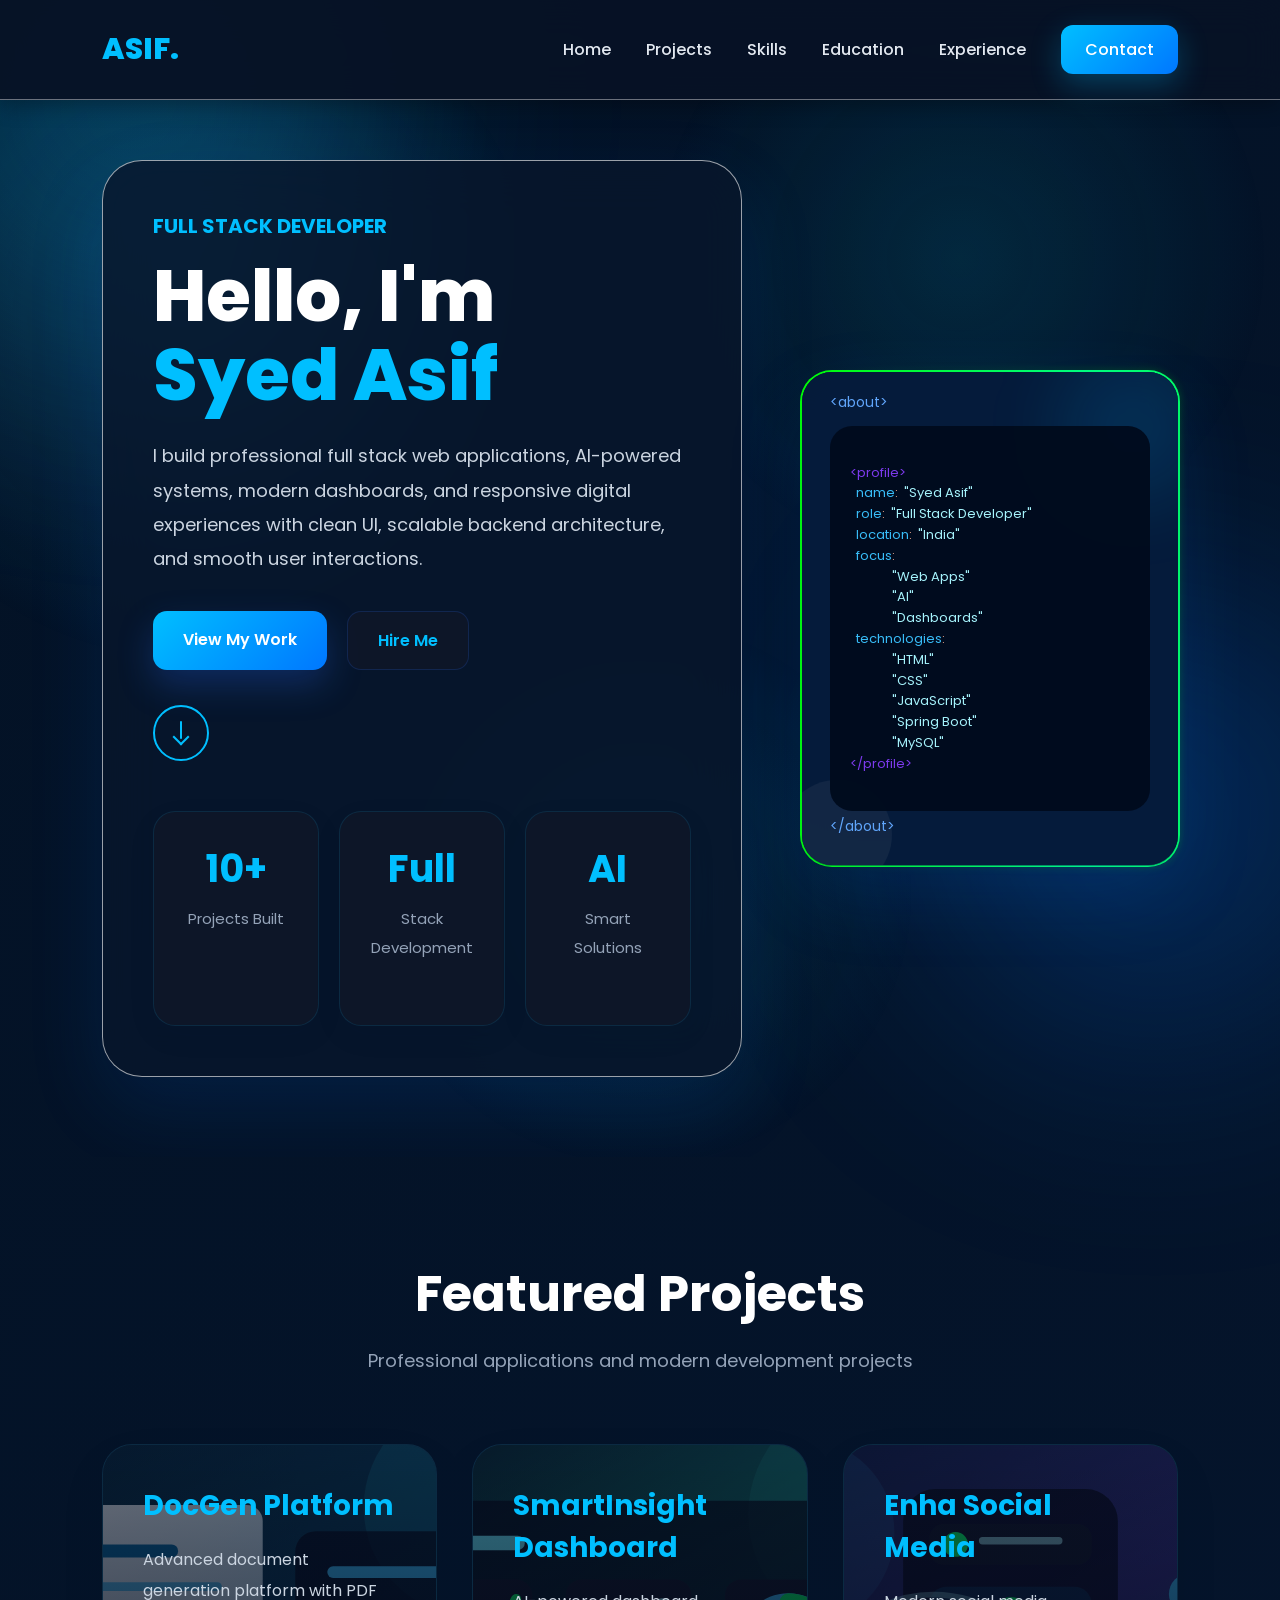
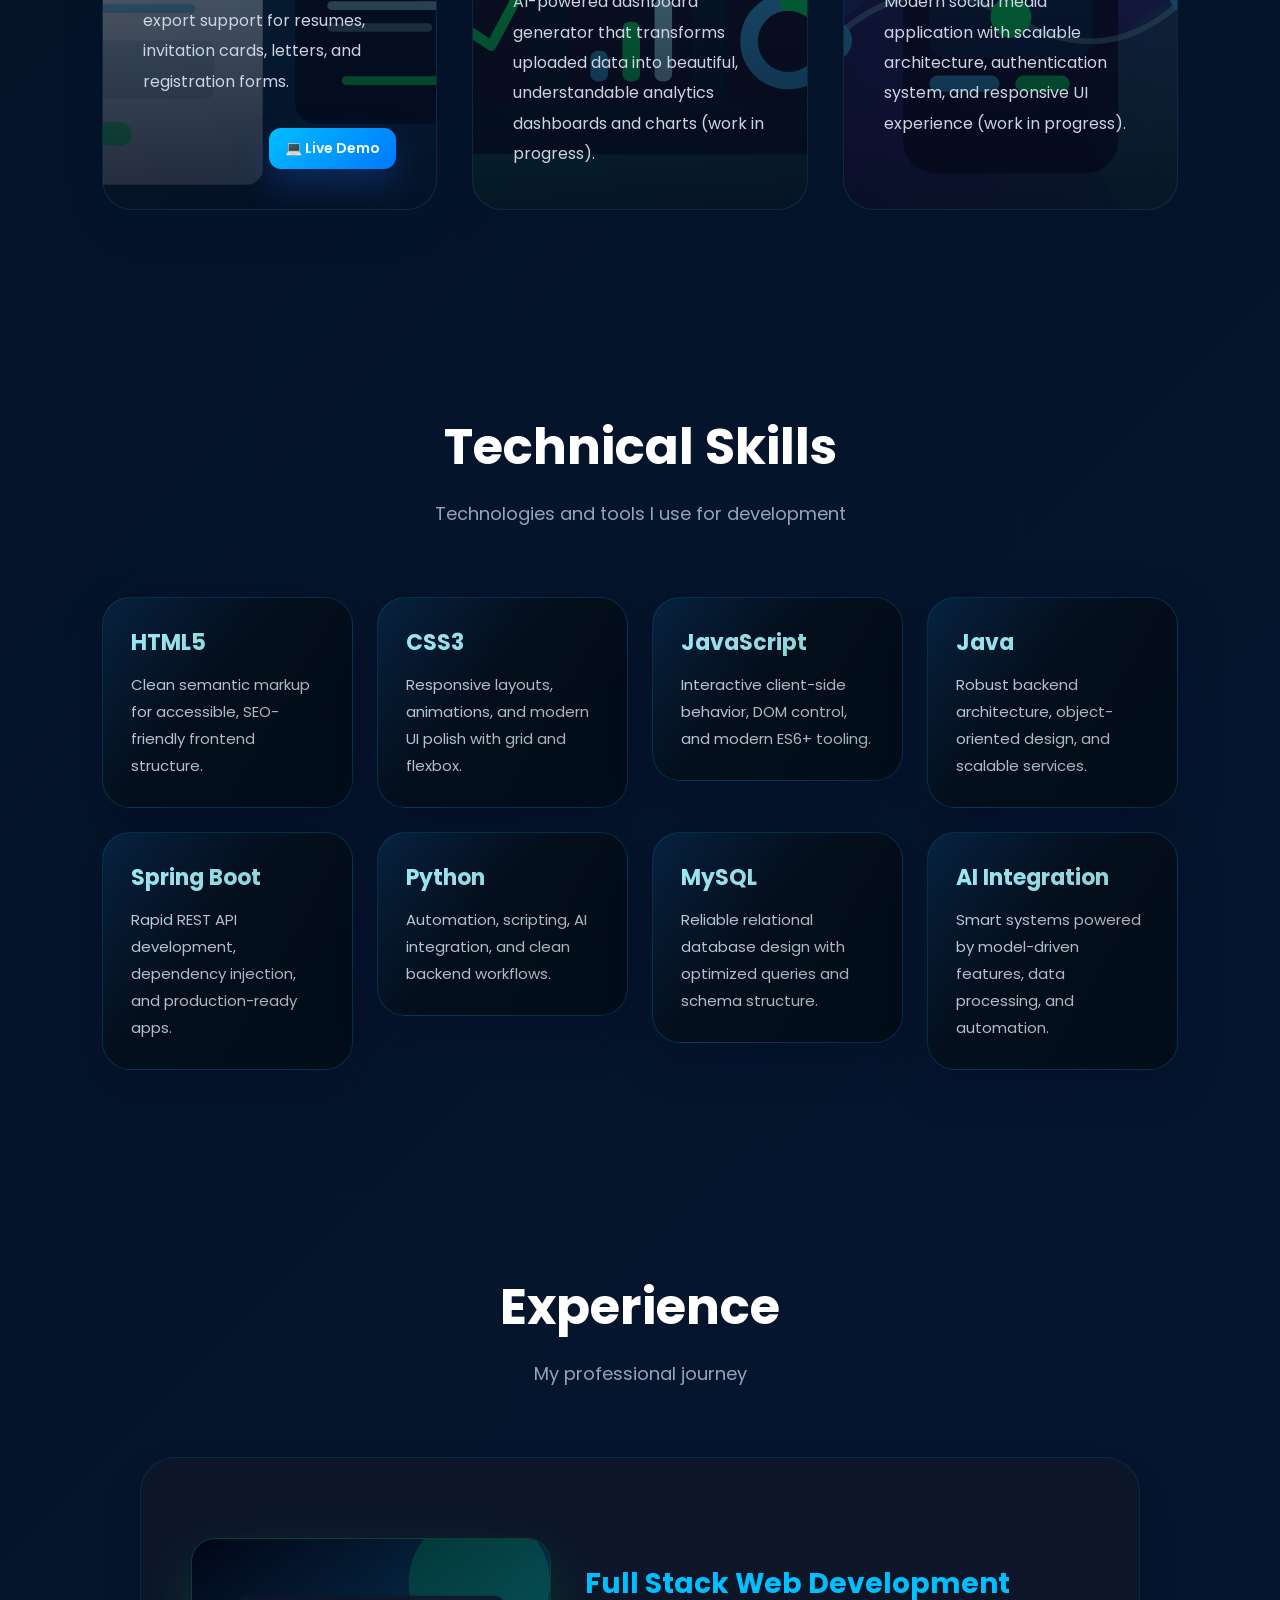
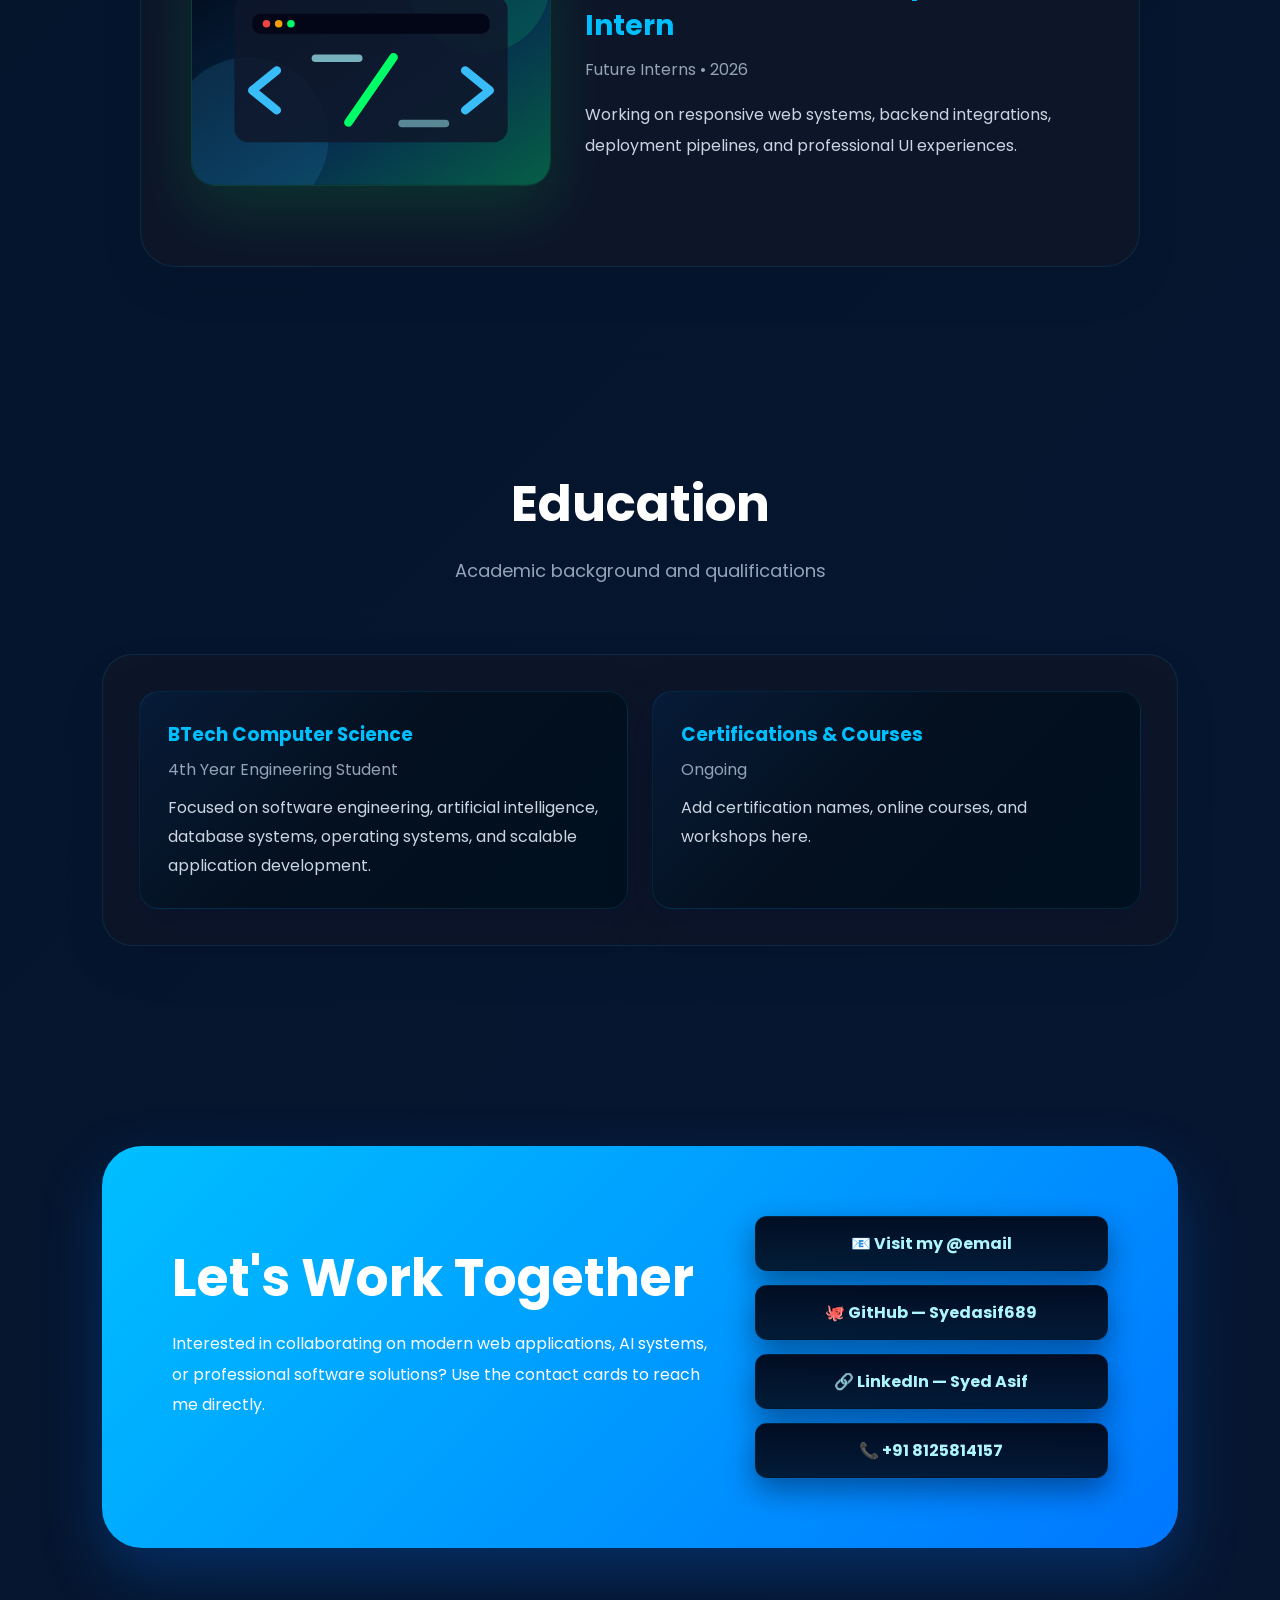
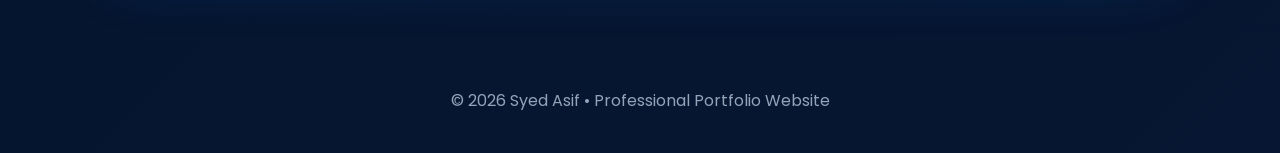
==== index.html @ ec1a9527 "updated portfolio" ====
<!DOCTYPE html>
<html lang="en">
<head>
<meta charset="UTF-8">
<meta name="viewport" content="width=device-width, initial-scale=1.0, maximum-scale=1.0, user-scalable=yes">
<title>Syed Asif // Portfolio</title>
<link href="https://fonts.googleapis.com/css2?family=Poppins:wght@300;400;500;600;700;800&display=swap" rel="stylesheet">
<link rel="stylesheet" href="portfolio.css">
</head>
<body>

<nav>
    <div class="logo">ASIF.</div>
    <div class="nav-links">
        <a href="#home">Home</a>
        <a href="#projects">Projects</a>
        <a href="#skills">Skills</a>
        <a href="#education">Education</a>
        <a href="#experience">Experience</a>
        <a href="#contact" class="contact-btn">Contact</a>
    </div>
</nav>

<!-- Hero Section with side-by-side cards (mobile friendly) -->
<section class="hero" id="home">
    <div class="hero-wrapper">
        
        <!-- Left Side: Hero Text Card -->
        <div class="hero-card">
            <div class="hero-text">
                <h4>FULL STACK DEVELOPER</h4>
                <h1>Hello, I'm <span>Syed Asif</span></h1>
                <p>
                    I build professional full stack web applications, AI-powered systems,
                    modern dashboards, and responsive digital experiences with clean UI,
                    scalable backend architecture, and smooth user interactions.
                </p>
                <div class="hero-buttons">
                    <a href="#projects" class="btn primary-btn">View My Work</a>
                    <a href="#contact" class="btn secondary-btn">Hire Me</a>
                </div>
                <div class="scroll-down">
                    <a href="#projects" class="scroll-arrow" aria-label="Scroll to Projects">
                        <span></span>
                    </a>
                </div>
                <div class="stats">
                    <div class="stat-box">
                        <h2>10+</h2>
                        <p>Projects Built</p>
                    </div>
                    <div class="stat-box">
                        <h2>Full</h2>
                        <p>Stack Development</p>
                    </div>
                    <div class="stat-box">
                        <h2>AI</h2>
                        <p>Smart Solutions</p>
                    </div>
                </div>
            </div>
        </div>

        <!-- Right Side: Code Detail Card (Separate) -->
        <div class="code-card">
            <div class="hero-code-block">
                <div class="code-header">&lt;about&gt;</div>
                <pre><code>
<span class="token-tag">&lt;profile&gt;</span>
  <span class="token-keyword">name</span><span class="token-punctuation">: </span> <span class="token-string">"Syed Asif"</span>
  <span class="token-keyword">role</span><span class="token-punctuation">: </span> <span class="token-string">"Full Stack Developer"</span>
  <span class="token-keyword">location</span><span class="token-punctuation">: </span> <span class="token-string">"India"</span>
  <span class="token-keyword">focus</span><span class="token-punctuation">: </span>
              <span class="token-string">"Web Apps"</span>
              <span class="token-string">"AI"</span>
              <span class="token-string">"Dashboards"</span>
  <span class="token-keyword">technologies</span><span class="token-punctuation">:</span>
              <span class="token-string">"HTML"</span>
              <span class="token-string">"CSS"</span>
              <span class="token-string">"JavaScript"</span>
              <span class="token-string">"Spring Boot"</span>
              <span class="token-string">"MySQL"</span>
<span class="token-tag">&lt;/profile&gt;</span>
                </code></pre>
                <div class="code-footer">&lt;/about&gt;</div>
            </div>
        </div>

    </div>
</section>

<section id="projects">
    <div class="section-title">
        <h2>Featured Projects</h2>
        <p>Professional applications and modern development projects</p>
    </div>
    <div class="projects-grid">
        <div class="project-card project-card-docgen">
            <div class="project-content">
                <h3>DocGen Platform</h3>
                <p>
                    Advanced document generation platform with PDF export support for resumes,
                    invitation cards, letters, and registration forms.
                </p>
            </div>
            <div class="project-actions">
                <a href="https://docgen-get-your-document.onrender.com/" target="_blank" rel="noopener" class="btn primary-btn">💻 Live Demo</a>
            </div>
        </div>
        <div class="project-card project-card-dashboard">
            <div class="project-content">
                <h3>SmartInsight Dashboard</h3>
                <p>
                    AI-powered dashboard generator that transforms uploaded data into beautiful,
                    understandable analytics dashboards and charts (work in progress).
                </p>
            </div>
        </div>
        <div class="project-card project-card-social">
            <div class="project-content">
                <h3>Enha Social Media</h3>
                <p>
                    Modern social media application with scalable architecture,
                    authentication system, and responsive UI experience (work in progress).
                </p>
            </div>
        </div>
    </div>
</section>

<section id="skills">
    <div class="section-title">
        <h2>Technical Skills</h2>
        <p>Technologies and tools I use for development</p>
    </div>
    <div class="skills-grid">
        <div class="skill-card">
            <h3>HTML5</h3>
            <p>Clean semantic markup for accessible, SEO-friendly frontend structure.</p>
        </div>
        <div class="skill-card">
            <h3>CSS3</h3>
            <p>Responsive layouts, animations, and modern UI polish with grid and flexbox.</p>
        </div>
        <div class="skill-card">
            <h3>JavaScript</h3>
            <p>Interactive client-side behavior, DOM control, and modern ES6+ tooling.</p>
        </div>
        <div class="skill-card">
            <h3>Java</h3>
            <p>Robust backend architecture, object-oriented design, and scalable services.</p>
        </div>
        <div class="skill-card">
            <h3>Spring Boot</h3>
            <p>Rapid REST API development, dependency injection, and production-ready apps.</p>
        </div>
        <div class="skill-card">
            <h3>Python</h3>
            <p>Automation, scripting, AI integration, and clean backend workflows.</p>
        </div>
        <div class="skill-card">
            <h3>MySQL</h3>
            <p>Reliable relational database design with optimized queries and schema structure.</p>
        </div>
        <div class="skill-card">
            <h3>AI Integration</h3>
            <p>Smart systems powered by model-driven features, data processing, and automation.</p>
        </div>
    </div>
</section>

<section id="experience">
    <div class="section-title">
        <h2>Experience</h2>
        <p>My professional journey</p>
    </div>
    <div class="experience-box">
        <div class="exp-item">
            <img src="assets/experience-dev.svg" alt="Developer workspace illustration" class="exp-image">
            <div class="exp-content">
                <h3>Full Stack Web Development Intern</h3>
                <span>Future Interns • 2026</span>
                <p>
                    Working on responsive web systems, backend integrations,
                    deployment pipelines, and professional UI experiences.
                </p>
            </div>
        </div>
    </div>
</section>

<section id="education">
    <div class="section-title">
        <h2>Education</h2>
        <p>Academic background and qualifications</p>
    </div>
    <div class="education-box">
        <div class="education-grid">
            <div class="education-card">
                <h3>BTech Computer Science</h3>
                <span>4th Year Engineering Student</span>
                <p>
                    Focused on software engineering, artificial intelligence,
                    database systems, operating systems, and scalable application development.
                </p>
            </div>
            <div class="education-card">
                <h3>Certifications & Courses</h3>
                <span>Ongoing</span>
                <p>
                    Add certification names, online courses, and workshops here.
                </p>
            </div>
        </div>
    </div>
</section>

<section id="contact">
    <div class="contact-section">
        <div class="contact-inner">
            <div class="contact-info">
                <h2>Let's Work Together</h2>
                <p>
                    Interested in collaborating on modern web applications, AI systems, or
                    professional software solutions? Use the contact cards to reach me directly.
                </p>
            </div>
            <div class="contact-cards">
                <div class="contact-card">
                    <a href="mailto:email-asifsaed635@gmail.com" class="contact-link">📧 Visit my @email</a>
                </div>
                <div class="contact-card">
                    <a href="https://github.com/Syedasif689" target="_blank" rel="noopener" class="contact-link">🐙 GitHub — Syedasif689</a>
                </div>
                <div class="contact-card">
                    <a href="https://www.linkedin.com/in/syed-asif-a68a85291/" target="_blank" rel="noopener" class="contact-link">🔗 LinkedIn — Syed Asif</a>
                </div>
                <div class="contact-card">
                    <a href="tel:+918125814157" class="contact-link">📞 +91 8125814157</a>
                </div>
            </div>
        </div>
    </div>
</section>

<footer>
    © 2026 Syed Asif • Professional Portfolio Website
</footer>

<script src="script.js"></script>

</body>
</html>
---- portfolio.css ----
* {
    margin: 0;
    padding: 0;
    box-sizing: border-box;
    font-family: 'Poppins', sans-serif;
    cursor: none;
}

html, body {
    margin: 0;
    padding: 0;
    overflow-x: hidden;
    width: 100%;
}

a,
button,
.btn,
.contact-link,
.nav-links a,
.project-card,
.skill-card,
.education-card,
.contact-card,
.exp-item {
    cursor: none;
}

.custom-cursor {
    position: fixed;
    top: 0;
    left: 0;
    width: 12px;
    height: 12px;
    border-radius: 50%;
    background: #00ff66;
    box-shadow: 0 0 0 7px rgba(0, 255, 102, 0.18), 0 0 22px rgba(0, 255, 102, 0.45);
    pointer-events: none;
    z-index: 1000000;
    transform: translate(-50%, -50%);
    transition: opacity 0.18s ease, width 0.18s ease, height 0.18s ease, box-shadow 0.18s ease, transform 0.18s ease, border-radius 0.18s ease;
}

.custom-cursor.is-scrolling {
    width: 12px;
    height: 12px;
    border-radius: 50%;
    background: #00ff66;
    box-shadow: 0 0 0 9px rgba(0, 255, 102, 0.13), 0 0 28px rgba(0, 255, 102, 0.55);
}

.custom-cursor.is-pointer {
    width: 16px;
    height: 20px;
    border-radius: 0;
    background: #00ff66;
    box-shadow: 0 0 18px rgba(0, 255, 102, 0.55);
    clip-path: polygon(0 0, 0 17px, 5px 13px, 8px 20px, 12px 18px, 8px 12px, 15px 12px);
    transform: translate(0, 0);
}

.custom-cursor.is-hidden {
    opacity: 0;
}

body {
    background: linear-gradient(135deg, #031225 0%, #071836 33%, #0b2a62 66%, #071225 100%);
    background-size: 400% 400%;
    animation: pageFlow 24s ease-in-out infinite;
    color: #111827;
    padding-top: 100px;
    position: relative;
    overflow-x: hidden;
    width: 100%;
}

@keyframes pageFlow {
    0% { background-position: 0% 50%; }
    25% { background-position: 25% 50%; }
    50% { background-position: 50% 50%; }
    75% { background-position: 75% 50%; }
    100% { background-position: 100% 50%; }
}

body::before {
    content: '';
    position: fixed;
    width: 500px;
    height: 500px;
    background: rgba(0, 191, 255, 0.22);
    filter: blur(120px);
    border-radius: 50%;
    top: -150px;
    left: -120px;
    z-index: -1;
}

body::after {
    content: '';
    position: fixed;
    width: 450px;
    height: 450px;
    background: rgba(0, 119, 255, 0.22);
    filter: blur(120px);
    border-radius: 50%;
    bottom: -140px;
    right: -100px;
    z-index: -1;
}

/* ========== FIXED NAVBAR - MOBILE FRIENDLY ========== */
nav {
    position: fixed;
    top: 0;
    left: 0;
    right: 0;
    width: 100%;
    padding: 25px 8%;
    display: flex;
    justify-content: space-between;
    align-items: center;
    z-index: 999999;
    backdrop-filter: blur(18px);
    background: rgba(7, 18, 37, 0.95);
    border-bottom: 1px solid rgba(255, 255, 255, 0.4);
    box-shadow: 0 5px 20px rgba(0, 0, 0, 0.3);
    flex-wrap: wrap;
}

.logo {
    font-size: 30px;
    font-weight: 800;
    color: #00bfff;
}

.nav-links {
    display: flex;
    gap: 35px;
    align-items: center;
    flex-wrap: wrap;
}

.nav-links a {
    text-decoration: none;
    color: #e2e8f0;
    font-weight: 500;
    transition: 0.3s;
    white-space: nowrap;
}

.nav-links a:hover {
    color: #00bfff;
}

.contact-btn {
    background: linear-gradient(135deg, #00bfff, #0077ff);
    color: white !important;
    padding: 12px 24px;
    border-radius: 12px;
    box-shadow: 0 10px 30px rgba(0, 191, 255, 0.28);
}

/* ========== HERO SECTION WITH SIDE-BY-SIDE CARDS ========== */
.hero {
    min-height: 100vh;
    display: flex;
    align-items: center;
    justify-content: center;
    padding: 60px 8% 80px;
    position: relative;
    overflow: hidden;
    width: 100%;
}

.hero::before {
    content: '';
    position: absolute;
    inset: 0;
    background: radial-gradient(circle at 15% 20%, rgba(56, 189, 248, 0.2), transparent 26%),
                radial-gradient(circle at 75% 15%, rgba(6, 182, 212, 0.16), transparent 24%),
                radial-gradient(circle at 50% 75%, rgba(34, 211, 238, 0.12), transparent 28%);
    opacity: 0.85;
    z-index: 0;
    pointer-events: none;
    animation: heroGlow 24s ease-in-out infinite;
}

.hero-wrapper {
    width: 100%;
    max-width: 1400px;
    display: flex;
    align-items: center;
    justify-content: space-between;
    gap: 60px;
    position: relative;
    z-index: 1;
}

/* Hero Text Card */
.hero-card {
    flex: 1;
    background: rgba(8, 23, 45, 0.82);
    border: 1px solid rgba(255, 255, 255, 0.6);
    border-radius: 40px;
    backdrop-filter: blur(25px);
    padding: 50px;
    box-shadow: 0 30px 80px rgba(0, 119, 255, 0.12);
}

.hero-text h4 {
    color: #00bfff;
    font-size: 20px;
    margin-bottom: 15px;
}

.hero-text h1 {
    font-size: 72px;
    line-height: 1.1;
    margin-bottom: 25px;
    color: #ffffff;
    font-weight: 800;
}

.hero-text h1 span {
    color: #00bfff;
}

.hero-text p {
    font-size: 18px;
    line-height: 1.9;
    color: #cbd5e1;
    margin-bottom: 35px;
}

.hero-buttons {
    display: flex;
    gap: 20px;
    flex-wrap: wrap;
}

.scroll-down {
    margin-top: 35px;
    display: flex;
    justify-content: flex-start;
}

.scroll-arrow {
    display: inline-flex;
    align-items: center;
    justify-content: center;
    width: 56px;
    height: 56px;
    border-radius: 50%;
    border: 2px solid #00bfff;
    color: #00bfff;
    position: relative;
    overflow: hidden;
    transition: transform 0.35s ease, box-shadow 0.35s ease;
    animation: arrowPulse 4.5s ease-in-out infinite;
}

.scroll-arrow:hover {
    transform: translateY(-3px);
    box-shadow: 0 18px 30px rgba(0, 191, 255, 0.18);
}

.scroll-arrow span {
    position: absolute;
    width: 2px;
    height: 18px;
    background: currentColor;
    top: 14px;
    border-radius: 2px;
}

.scroll-arrow::after {
    content: '';
    position: absolute;
    width: 10px;
    height: 10px;
    border-right: 2px solid currentColor;
    border-bottom: 2px solid currentColor;
    transform: rotate(45deg);
    top: 24px;
}

@keyframes arrowPulse {
    0% { color: #00bfff; border-color: #00bfff; box-shadow: 0 0 10px rgba(0, 191, 255, 0.22); }
    33% { color: #7c3aed; border-color: #7c3aed; box-shadow: 0 0 12px rgba(124, 58, 237, 0.22); }
    66% { color: #14b8a6; border-color: #14b8a6; box-shadow: 0 0 12px rgba(20, 184, 166, 0.22); }
    100% { color: #22d3ee; border-color: #22d3ee; box-shadow: 0 0 10px rgba(34, 211, 238, 0.22); }
}

/* Stats */
.stats {
    margin-top: 50px;
    display: grid;
    grid-template-columns: repeat(3, 1fr);
    gap: 20px;
}

.stat-box {
    border: 1px solid rgba(0, 191, 255, 0.12);
    background: rgba(15, 23, 42, 0.92);
    border-radius: 22px;
    padding: 28px;
    text-align: center;
    box-shadow: 0 10px 30px rgba(15, 23, 42, 0.06);
}

.stat-box h2 {
    color: #00bfff;
    font-size: 38px;
    margin-bottom: 8px;
}

.stat-box p {
    color: #94a3b8;
    font-size: 15px;
}

/* Code Detail Card */
.code-card {
    flex: 0.7;
    max-width: 450px;
    display: flex;
    align-items: center;
    position: relative;
    border-radius: 30px;
    background: rgba(6, 27, 59, 0.95);
    height: fit-content;
    align-self: center;
}

/* Rotating border animation */
.code-card::before {
    content: '';
    position: absolute;
    top: -2px;
    left: -2px;
    right: -2px;
    bottom: -2px;
    background: linear-gradient(90deg, 
        #00ff00, 
        #00ff88, 
        #00ff44, 
        #00ffaa, 
        #00ff00
    );
    background-size: 300% 100%;
    border-radius: 32px;
    z-index: -2;
    animation: travelBorder 3s linear infinite;
}

.code-card::after {
    content: '';
    position: absolute;
    top: -2px;
    left: -2px;
    right: -2px;
    bottom: -2px;
    background: linear-gradient(90deg, 
        transparent,
        rgba(0, 255, 0, 0.3),
        transparent
    );
    background-size: 300% 100%;
    border-radius: 32px;
    z-index: -2;
    animation: travelBorder 3s linear infinite;
    filter: blur(4px);
}

@keyframes travelBorder {
    0% {
        background-position: 0% 0%;
    }
    100% {
        background-position: 300% 0%;
    }
}

/* Code content card */
.hero-code-block {
    width: 100%;
    background: rgba(6, 27, 59, 0.95);
    border: none;
    border-radius: 30px;
    padding: 20px 28px;
    box-shadow: 0 30px 80px rgba(0, 119, 255, 0.14);
    backdrop-filter: blur(20px);
    position: relative;
    overflow: hidden;
    animation: floatBlock 12s ease-in-out infinite;
    z-index: 1;
    display: flex;
    flex-direction: column;
    justify-content: flex-start;
    height: auto;
}

/* Hover effect - speed up the animation */
.code-card:hover::before {
    animation: travelBorder 1.5s linear infinite;
}

.code-card:hover::after {
    animation: travelBorder 1.5s linear infinite;
}

.hero-code-block .code-header,
.hero-code-block .code-footer {
    color: #60a5fa;
    font-size: 14px;
    margin-bottom: 8px;
}

.hero-code-block pre {
    background: rgba(1, 12, 30, 0.98);
    border-radius: 22px;
    padding: 16px 20px;
    color: #cbd5e1;
    font-family: 'Fira Code', 'Courier New', monospace;
    font-size: 13px;
    line-height: 1.6;
    white-space: pre-wrap;
    word-wrap: break-word;
    overflow-x: auto;
    margin: 5px 0;
}

.hero-code-block code {
    display: block;
    white-space: pre-wrap;
    word-wrap: break-word;
}

.token-tag { color: #7c3aed; }
.token-keyword { color: #38bdf8; }
.token-string { color: #a5f3fc; }
.token-punctuation { color: #f8b195; }

.hero-code-block::before {
    content: '';
    position: absolute;
    top: -20px;
    right: -30px;
    width: 150px;
    height: 150px;
    background: rgba(0, 191, 255, 0.12);
    filter: blur(35px);
    border-radius: 50%;
    z-index: -1;
}

.hero-code-block::after {
    content: '';
    position: absolute;
    bottom: -25px;
    left: -20px;
    width: 110px;
    height: 110px;
    background: rgba(255, 255, 255, 0.05);
    border-radius: 50%;
    z-index: -1;
}

@keyframes floatBlock {
    0%, 100% { transform: translateY(0); }
    50% { transform: translateY(-8px); }
}

/* Buttons */
.btn {
    text-decoration: none;
    padding: 16px 30px;
    border-radius: 14px;
    font-weight: 600;
    transition: 0.35s;
    display: inline-block;
    text-align: center;
}

.primary-btn {
    background: linear-gradient(135deg, #00bfff, #0077ff);
    color: white;
    box-shadow: 0 15px 35px rgba(37, 99, 235, 0.28);
}

.primary-btn:hover {
    transform: translateY(-5px);
}

.secondary-btn {
    border: 1px solid rgba(37, 99, 235, 0.2);
    color: #00bfff;
    background: rgba(15, 23, 42, 0.92);
}

.secondary-btn:hover {
    transform: translateY(-5px);
}

/* Sections */
section {
    padding: 100px 8%;
    width: 100%;
}

.section-title {
    text-align: center;
    margin-bottom: 70px;
}

.section-title h2 {
    font-size: 50px;
    color: #ffffff;
    margin-bottom: 15px;
}

.section-title p {
    color: #94a3b8;
    font-size: 18px;
}

/* Projects */
.projects-grid {
    display: grid;
    grid-template-columns: repeat(auto-fit, minmax(320px, 1fr));
    gap: 35px;
}

.project-card {
    border: 1px solid rgba(0, 191, 255, 0.12);
    background: rgba(15, 23, 42, 0.92);
    border-radius: 30px;
    padding: 40px;
    transition: 0.4s;
    box-shadow: 0 20px 50px rgba(15, 23, 42, 0.06);
    display: flex;
    flex-direction: column;
    justify-content: space-between;
    min-height: 360px;
    overflow: hidden;
    position: relative;
    isolation: isolate;
}

.project-card::before {
    content: '';
    position: absolute;
    inset: 0;
    background-image: var(--project-image);
    background-size: cover;
    background-position: center;
    opacity: 0.62;
    transform: scale(1.04);
    transition: opacity 0.4s ease, transform 0.4s ease;
    z-index: -2;
}

.project-card::after {
    content: '';
    position: absolute;
    inset: 0;
    background: linear-gradient(180deg, rgba(2, 6, 23, 0.28), rgba(2, 6, 23, 0.76));
    z-index: -1;
}

.project-card-docgen {
    --project-image: url('assets/project-docgen.svg');
}

.project-card-dashboard {
    --project-image: url('assets/project-dashboard.svg');
}

.project-card-social {
    --project-image: url('assets/project-social.svg');
}

.project-card:hover::before {
    opacity: 0.78;
    transform: scale(1.1);
}

.project-content,
.project-actions {
    position: relative;
    z-index: 1;
}

.project-card:hover {
    transform: translateY(-10px);
    box-shadow: 0 25px 60px rgba(0, 191, 255, 0.18);
}

.project-card h3 {
    color: #00bfff;
    font-size: 28px;
    margin-bottom: 18px;
}

.project-actions {
    margin-top: 18px;
    display: flex;
    justify-content: flex-end;
}

.project-actions .btn {
    padding: 10px 16px;
    font-size: 14px;
    border-radius: 12px;
}

.project-card p {
    color: #cbd5e1;
    line-height: 1.9;
}

/* Skills */
.skills-grid {
    display: grid;
    grid-template-columns: repeat(auto-fit, minmax(240px, 1fr));
    gap: 24px;
    justify-items: center;
    align-items: start;
}

.skill-card {
    width: 100%;
    min-height: 180px;
    background: linear-gradient(135deg, #071b37 0%, #04101f 45%, #00101e 100%);
    border: 1px solid rgba(0, 191, 255, 0.18);
    border-radius: 28px;
    padding: 28px;
    color: #e2e8f0;
    box-shadow: 0 14px 40px rgba(2, 12, 39, 0.35);
    overflow: hidden;
    position: relative;
    transition: transform 0.35s ease, box-shadow 0.35s ease;
    animation: techGlow 8s ease-in-out infinite;
}

.skill-card::before {
    content: '';
    position: absolute;
    inset: 0;
    background: linear-gradient(120deg, rgba(0, 191, 255, 0.08), rgba(0, 0, 0, 0.2) 40%, rgba(0, 0, 0, 0.4));
    opacity: 0.55;
    pointer-events: none;
}

.skill-card h3 {
    margin-bottom: 12px;
    font-size: 22px;
    color: #a5f3fc;
}

.skill-card p {
    line-height: 1.8;
    color: #cbd5e1;
    font-size: 15px;
}

.skill-card:hover {
    transform: translateY(-10px);
    box-shadow: 0 24px 60px rgba(0, 191, 255, 0.28);
}

@keyframes techGlow {
    0%, 100% { background: linear-gradient(135deg, #071b37 0%, #04101f 45%, #00101e 100%); }
    50% { background: linear-gradient(135deg, #00101e 0%, #08336b 45%, #020712 100%); }
}

/* Experience */
.experience-box {
    border: 1px solid rgba(0, 191, 255, 0.12);
    max-width: 1000px;
    margin: auto;
    background: rgba(15, 23, 42, 0.92);
    border-radius: 35px;
    padding: 50px;
    box-shadow: 0 20px 50px rgba(15, 23, 42, 0.06);
}

.exp-item {
    padding: 30px 0;
    border-bottom: 1px solid rgba(255, 255, 255, 0.08);
    display: grid;
    grid-template-columns: minmax(240px, 360px) 1fr;
    gap: 34px;
    align-items: center;
}

.exp-item:last-child {
    border: none;
}

.exp-item h3 {
    color: #00bfff;
    margin-bottom: 10px;
    font-size: 28px;
}

.exp-image {
    width: 100%;
    aspect-ratio: 16 / 11;
    object-fit: cover;
    border-radius: 24px;
    border: 1px solid rgba(0, 255, 102, 0.18);
    box-shadow: 0 24px 60px rgba(0, 255, 102, 0.12);
}

.exp-content {
    min-width: 0;
}

.exp-item span {
    color: #94a3b8;
}

.exp-item p {
    margin-top: 18px;
    color: #cbd5e1;
    line-height: 1.9;
}

/* Education */
.education-box {
    border: 1px solid rgba(0, 191, 255, 0.12);
    max-width: 1100px;
    margin: auto;
    background: rgba(15, 23, 42, 0.92);
    border-radius: 30px;
    padding: 36px;
    box-shadow: 0 20px 50px rgba(15, 23, 42, 0.06);
}

.education-grid {
    display: grid;
    grid-template-columns: repeat(auto-fit, minmax(300px, 1fr));
    gap: 24px;
}

.education-card {
    background: linear-gradient(135deg, #071b37 0%, #04101f 45%, #00101e 100%);
    border: 1px solid rgba(0, 191, 255, 0.12);
    border-radius: 20px;
    padding: 28px;
    color: #e2e8f0;
    box-shadow: 0 14px 40px rgba(2, 12, 39, 0.35);
}

.education-card h3 {
    color: #00bfff;
    margin-bottom: 8px;
}

.education-card span {
    color: #94a3b8;
    display: block;
    margin-bottom: 12px;
}

.education-card p {
    color: #cbd5e1;
    line-height: 1.8;
}

.education-card:hover {
    transform: translateY(-8px);
    box-shadow: 0 30px 80px rgba(0, 191, 255, 0.14);
}

/* Contact */
.contact-section {
    box-shadow: 0 25px 60px rgba(0, 119, 255, 0.25);
    text-align: center;
    background: linear-gradient(135deg, #00bfff, #0077ff);
    border-radius: 40px;
    padding: 70px;
    color: white;
}

.contact-section h2 {
    font-size: 52px;
    margin-bottom: 20px;
}

.contact-section p {
    max-width: 700px;
    margin: auto;
    line-height: 1.9;
    margin-bottom: 35px;
}

.contact-inner {
    max-width: 1100px;
    margin: 0 auto;
    display: flex;
    gap: 32px;
    align-items: center;
    justify-content: space-between;
}

.contact-info {
    flex: 1 1 60%;
    text-align: left;
}

.contact-info h2 { margin-bottom: 12px; }

.contact-cards {
    width: 360px;
    display: flex;
    flex-direction: column;
    gap: 14px;
}

.contact-card {
    background: linear-gradient(180deg, rgba(2, 6, 23, 0.95), rgba(3, 12, 28, 0.88));
    border: 1px solid rgba(0, 191, 255, 0.06);
    padding: 14px 16px;
    border-radius: 12px;
    box-shadow: 0 12px 30px rgba(2, 12, 39, 0.45);
    transition: transform 0.3s ease;
}

.contact-card:hover {
    transform: translateX(5px);
}

.contact-link {
    color: #aef6ff;
    font-weight: 700;
    text-decoration: none;
    display: block;
}

footer {
    text-align: center;
    padding: 40px;
    color: #94a3b8;
}

/* ========== RESPONSIVE DESIGN - MOBILE FRIENDLY ========== */

/* Tablet and smaller desktop */
@media (max-width: 1100px) {
    .hero-wrapper {
        flex-direction: column;
        gap: 40px;
    }
    
    .code-card {
        max-width: 100%;
        width: 100%;
        align-self: auto;
    }
    
    .hero-card {
        width: 100%;
    }
    
    .hero-text h1 {
        font-size: 55px;
    }
    
    section {
        padding: 80px 6%;
    }
}

/* Tablet */
@media (max-width: 900px) {
    .hero {
        padding: 60px 6% 80px;
    }
    
    .hero-card {
        padding: 40px 30px;
    }
    
    .hero-text h1 {
        font-size: 48px;
    }
    
    .hero-text p {
        font-size: 16px;
    }
    
    .hero-buttons {
        flex-direction: column;
        align-items: center;
        gap: 14px;
    }
    
    .hero-buttons .btn {
        width: 100%;
        max-width: 400px;
    }
    
    .stats {
        grid-template-columns: repeat(auto-fit, minmax(150px, 1fr));
        gap: 15px;
    }
    
    .stat-box {
        padding: 20px;
    }
    
    .stat-box h2 {
        font-size: 32px;
    }
    
    .nav-links {
        flex-wrap: wrap;
        justify-content: center;
        gap: 14px;
    }
    
    .contact-inner {
        flex-direction: column;
        gap: 20px;
    }
    
    .contact-cards {
        width: 100%;
    }
    
    .contact-info {
        text-align: center;
    }
    
    .section-title h2 {
        font-size: 42px;
    }
}

/* Mobile Landscape */
@media (max-width: 768px) {
    body {
        padding-top: 120px;
    }
    
    .hero {
        padding: 40px 5% 60px;
    }
    
    .hero-card {
        padding: 25px 20px;
    }
    
    .hero-text h1 {
        font-size: 36px;
    }
    
    .hero-text h4 {
        font-size: 16px;
    }
    
    .hero-text p {
        font-size: 15px;
        line-height: 1.7;
    }
    
    .hero-code-block {
        padding: 15px;
    }
    
    .hero-code-block pre {
        font-size: 11px;
        padding: 12px;
        line-height: 1.5;
    }
    
    .hero-code-block .code-header,
    .hero-code-block .code-footer {
        font-size: 12px;
    }
    
    nav {
        padding: 15px 5%;
        flex-direction: column;
        gap: 12px;
    }
    
    .logo {
        font-size: 24px;
    }
    
    .nav-links {
        gap: 12px;
        justify-content: center;
        width: 100%;
    }
    
    .nav-links a {
        font-size: 13px;
        white-space: nowrap;
    }
    
    .contact-btn {
        padding: 6px 12px;
        font-size: 12px;
    }
    
    section {
        padding: 60px 5%;
    }
    
    .section-title {
        margin-bottom: 40px;
    }
    
    .section-title h2 {
        font-size: 32px;
    }
    
    .section-title p {
        font-size: 15px;
    }
    
    .projects-grid {
        grid-template-columns: 1fr;
        gap: 25px;
    }
    
    .project-card {
        padding: 25px;
        min-height: 320px;
    }
    
    .project-card h3 {
        font-size: 24px;
    }
    
    .skills-grid {
        grid-template-columns: 1fr;
        gap: 20px;
    }
    
    .skill-card {
        padding: 20px;
        min-height: auto;
    }
    
    .experience-box {
        padding: 30px 20px;
    }

    .exp-item {
        grid-template-columns: 1fr;
        gap: 22px;
        padding: 10px 0;
    }

    .exp-image {
        border-radius: 18px;
    }
    
    .exp-item h3 {
        font-size: 22px;
    }
    
    .education-box {
        padding: 25px 20px;
    }
    
    .education-grid {
        grid-template-columns: 1fr;
    }
    
    .contact-section {
        padding: 40px 20px;
    }
    
    .contact-section h2 {
        font-size: 32px;
    }
    
    .contact-section p {
        font-size: 14px;
    }
    
    .scroll-arrow {
        width: 48px;
        height: 48px;
    }
    
    .stats {
        grid-template-columns: 1fr;
        gap: 12px;
    }
    
    .stat-box {
        padding: 15px;
    }
    
    .stat-box h2 {
        font-size: 28px;
    }
}

/* Small Mobile */
@media (max-width: 480px) {
    body {
        padding-top: 140px;
    }
    
    .hero {
        padding: 30px 4% 50px;
    }
    
    .hero-text h1 {
        font-size: 28px;
    }
    
    .hero-text h4 {
        font-size: 14px;
    }
    
    .hero-text p {
        font-size: 14px;
    }
    
    .btn {
        padding: 12px 20px;
        font-size: 14px;
    }
    
    .hero-code-block pre {
        font-size: 10px;
        padding: 10px;
    }
    
    .logo {
        font-size: 20px;
    }
    
    .nav-links a {
        font-size: 11px;
    }
    
    .contact-btn {
        padding: 5px 10px;
        font-size: 11px;
    }
    
    .section-title h2 {
        font-size: 28px;
    }
    
    .project-card h3 {
        font-size: 20px;
    }
    
    .project-card p {
        font-size: 14px;
    }
    
    .skill-card h3 {
        font-size: 18px;
    }
    
    .skill-card p {
        font-size: 13px;
    }
    
    .contact-section h2 {
        font-size: 28px;
    }
    
    .contact-card {
        padding: 12px;
    }
    
    .contact-link {
        font-size: 14px;
    }
    
    footer {
        font-size: 12px;
        padding: 30px 20px;
    }
    
    .scroll-arrow {
        width: 40px;
        height: 40px;
    }
}

/* Touch-friendly improvements for mobile */
@media (hover: none) and (pointer: coarse) {
    * {
        cursor: auto;
    }

    .custom-cursor {
        display: none;
    }

    .btn, 
    .nav-links a,
    .contact-link,
    .project-card,
    .skill-card {
        cursor: pointer;
        -webkit-tap-highlight-color: transparent;
    }
    
    .btn:active,
    .nav-links a:active {
        transform: scale(0.98);
    }
    
    .project-card:active,
    .skill-card:active {
        transform: scale(0.99);
    }
}

@keyframes heroGlow {
    0% { background-position: 0% 0%, 100% 10%, 50% 100%; }
    50% { background-position: 20% 10%, 80% 30%, 45% 90%; }
    100% { background-position: 0% 0%, 100% 10%, 50% 100%; }
}

/* Scrollbar */
html {
    scroll-behavior: smooth;
    scroll-padding-top: 100px;
}

::-webkit-scrollbar {
    width: 8px;
}

::-webkit-scrollbar-track {
    background: transparent;
}

::-webkit-scrollbar-thumb {
    background: linear-gradient(180deg, rgba(0, 191, 255, 0.3), rgba(0, 119, 255, 0.4));
    border-radius: 10px;
}

/* Popup Animation */
.pop {
    animation: popScale 320ms cubic-bezier(0.2, 0.9, 0.2, 1);
}

@keyframes popScale {
    0% { transform: scale(1); }
    40% { transform: scale(1.08); }
    70% { transform: scale(0.98); }
    100% { transform: scale(1); }
}

.pop-glow {
    box-shadow: 0 18px 50px rgba(0, 191, 255, 0.16), inset 0 1px 0 rgba(255, 255, 255, 0.02);
}

:focus {
    outline: none;
}

:focus-visible {
    box-shadow: 0 0 0 4px rgba(0, 191, 255, 0.08);
    border-radius: 8px;
}

/* Performance optimization */
img, video, canvas {
    max-width: 100%;
    height: auto;
}

/* Prevent horizontal scroll */
body {
    overflow-x: hidden;
}
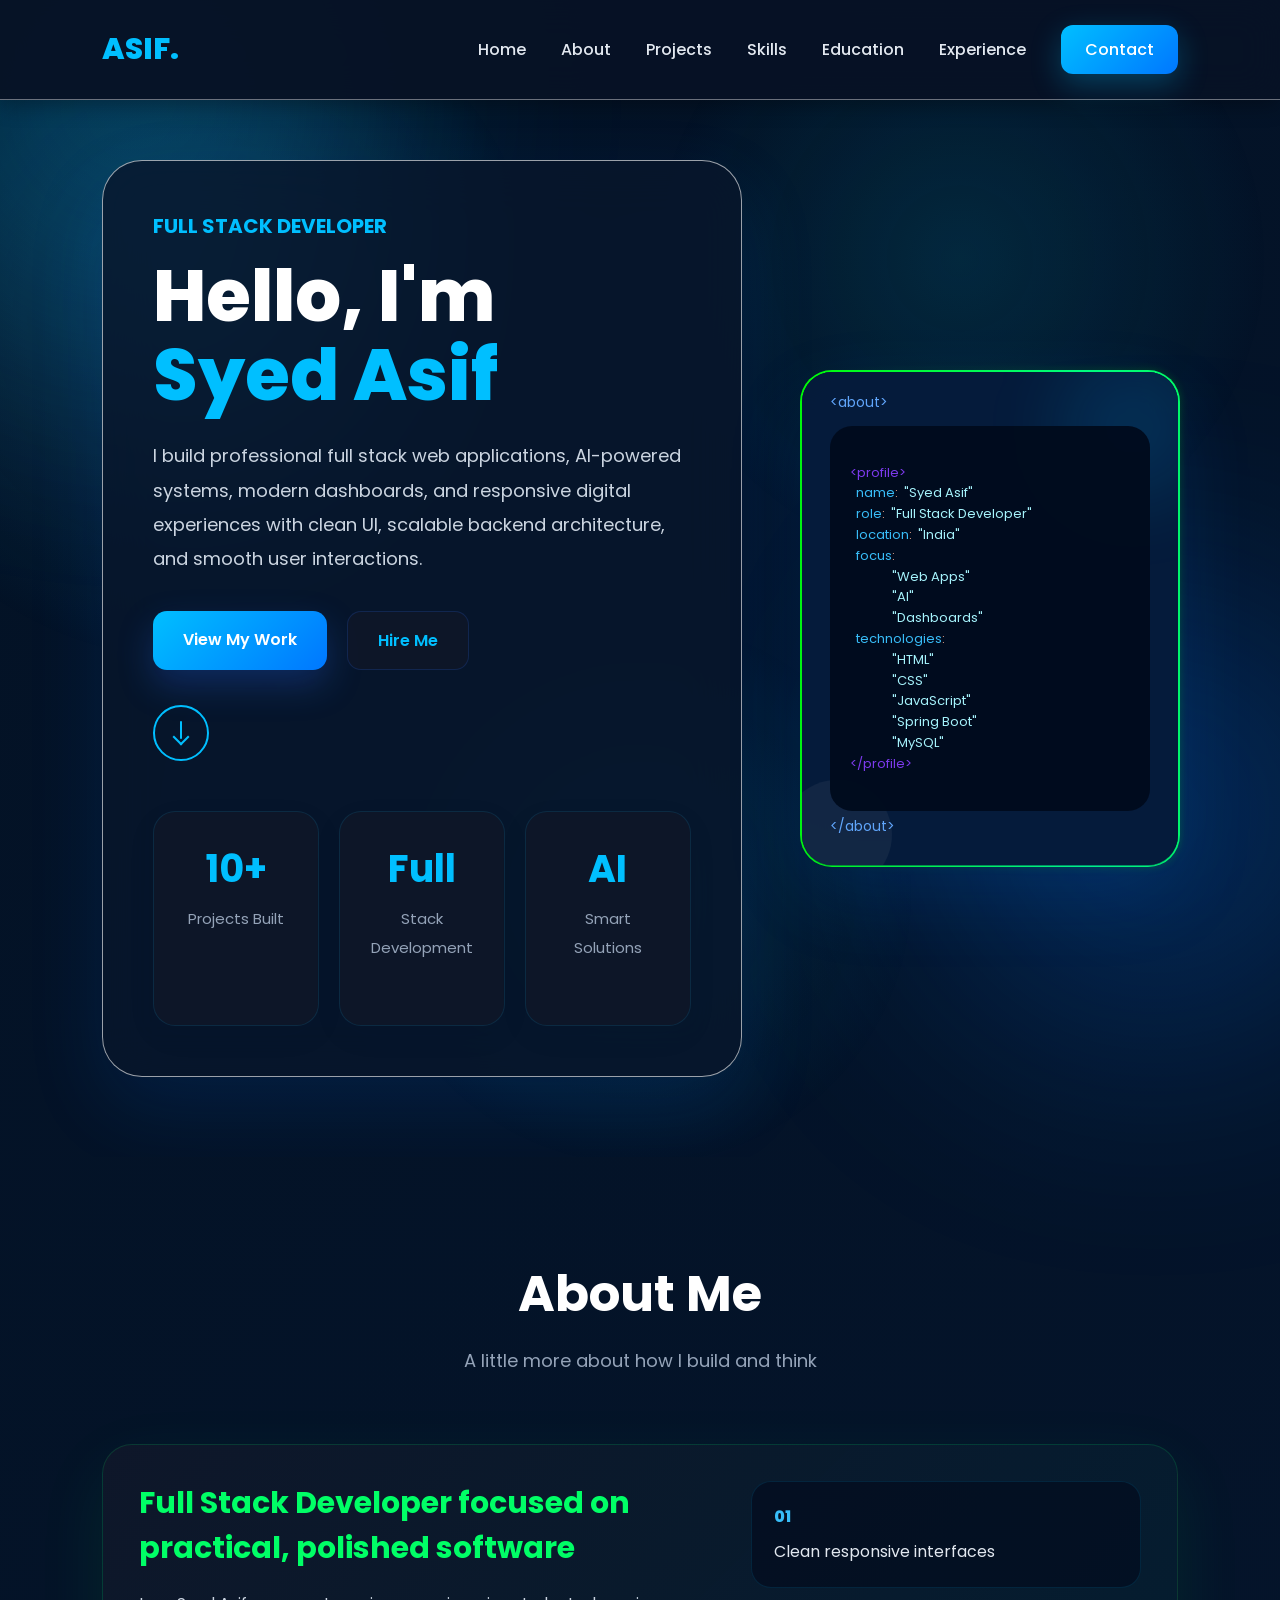
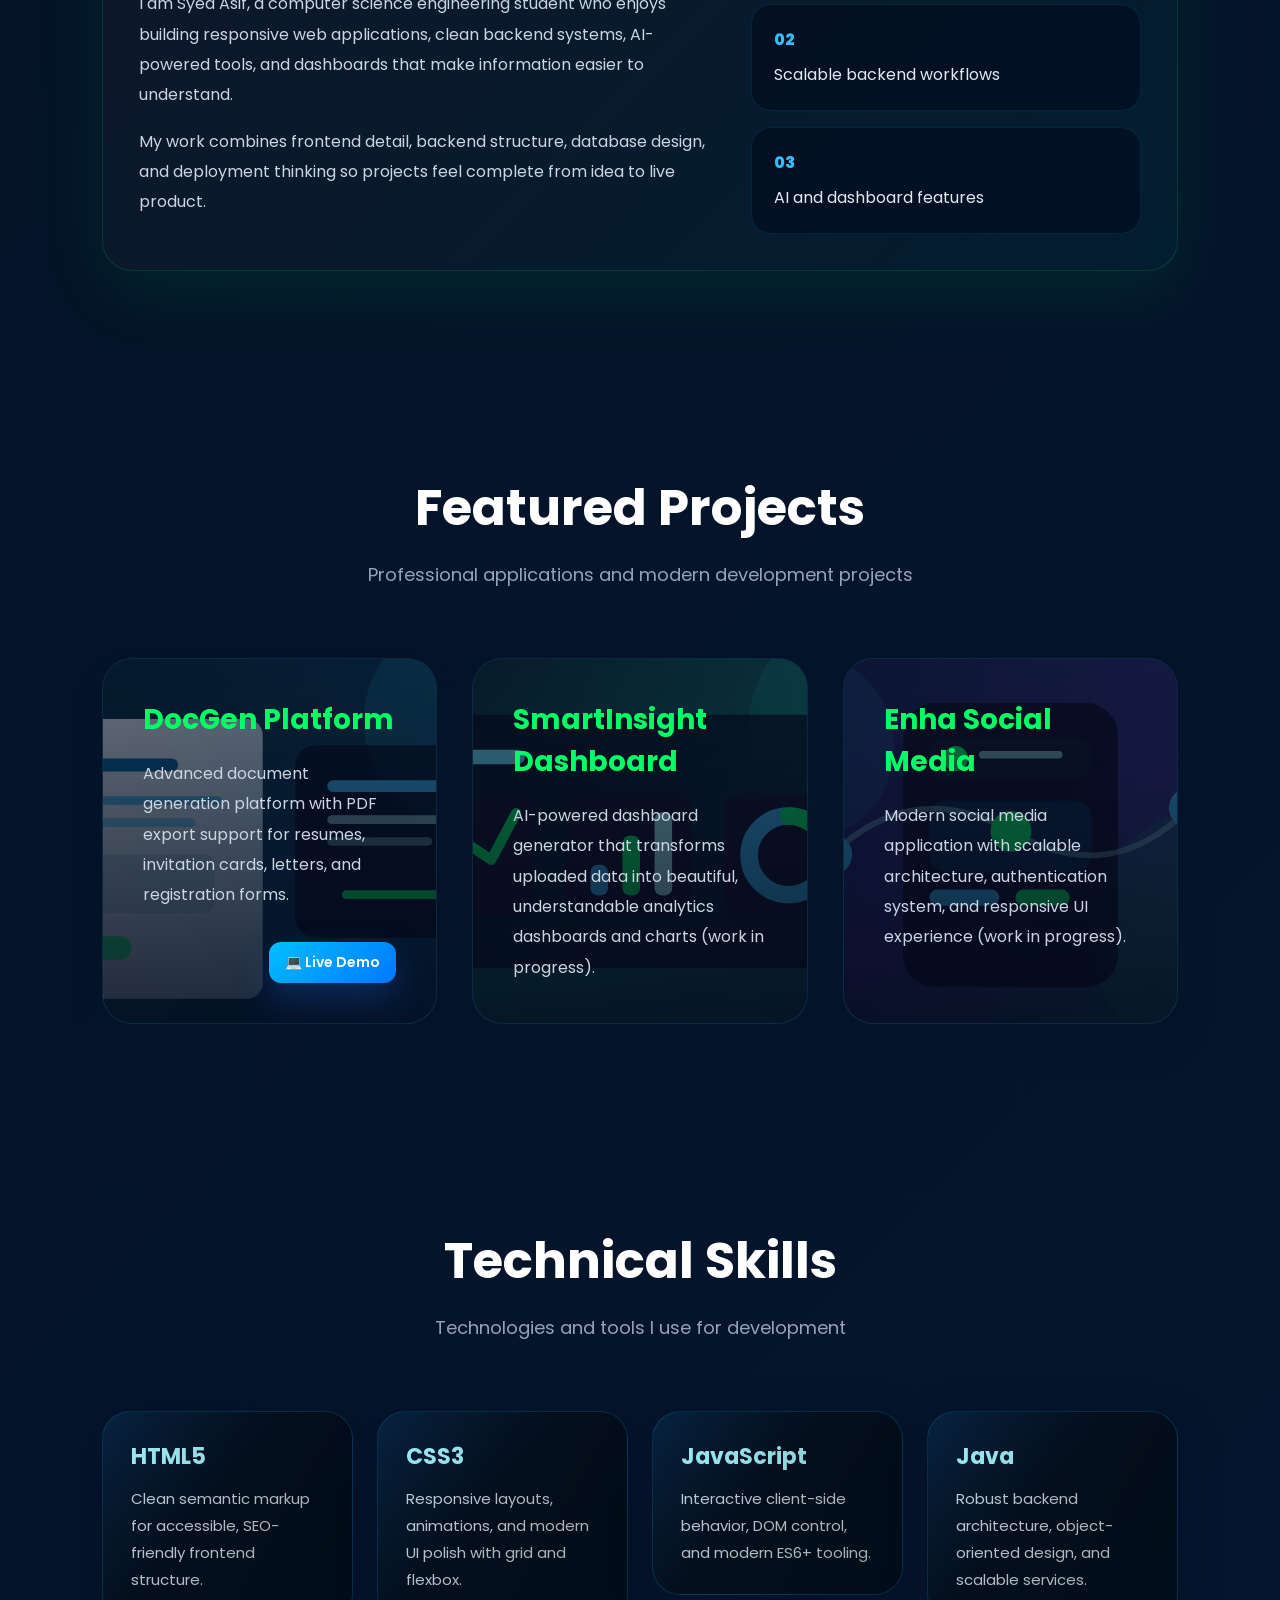
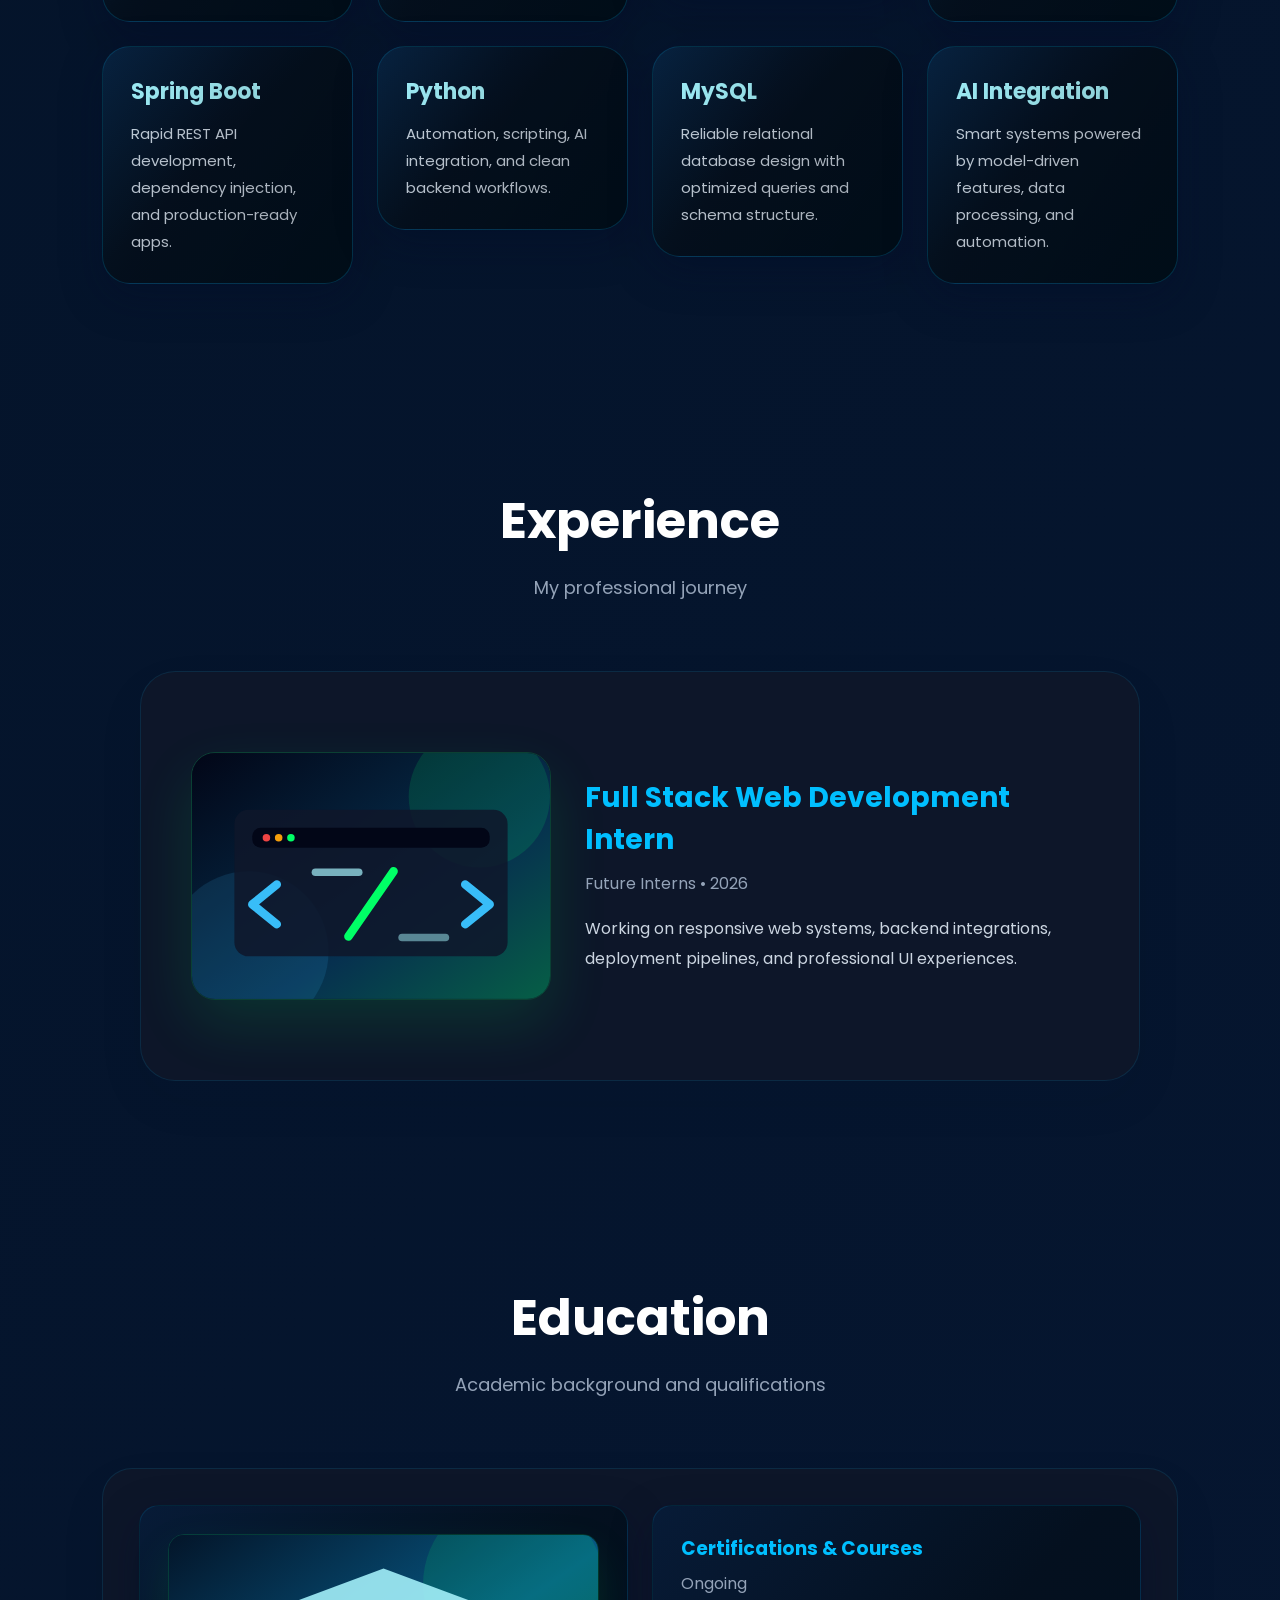
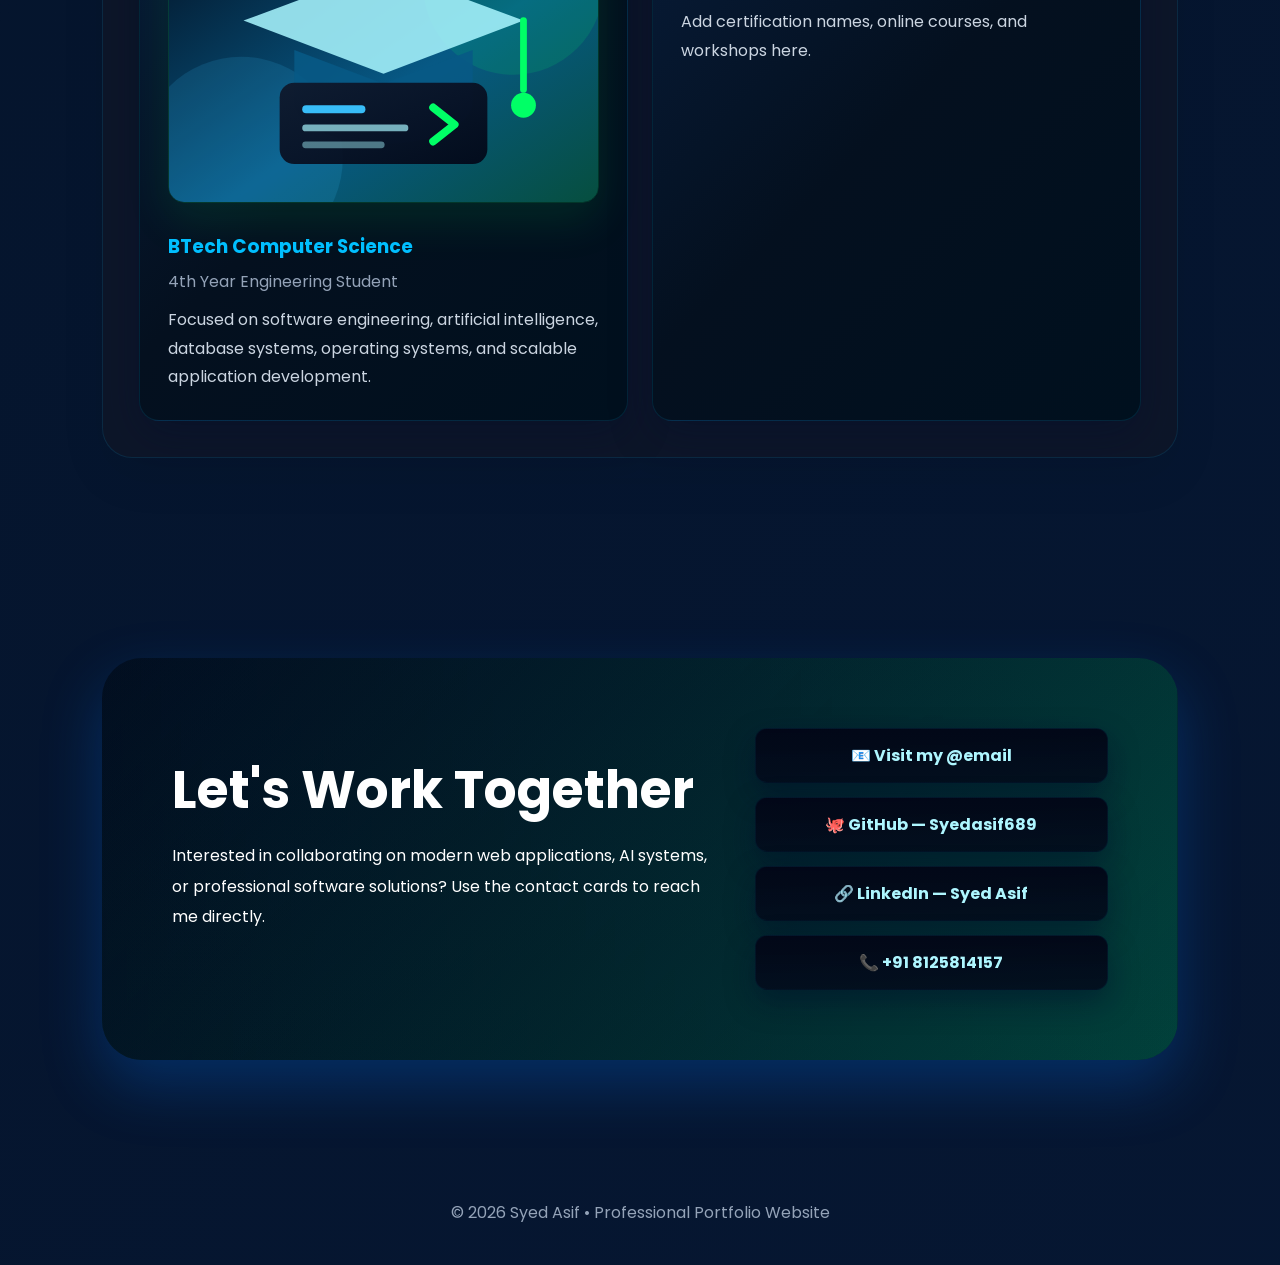
==== commit 04bb7e68: "updated portfolio" ====
--- a/index.html
+++ b/index.html
@@ -13,6 +13,7 @@
     <div class="logo">ASIF.</div>
     <div class="nav-links">
         <a href="#home">Home</a>
+        <a href="#about">About</a>
         <a href="#projects">Projects</a>
         <a href="#skills">Skills</a>
         <a href="#education">Education</a>
@@ -89,6 +90,41 @@
     </div>
 </section>
 
+<section id="about">
+    <div class="section-title">
+        <h2>About Me</h2>
+        <p>A little more about how I build and think</p>
+    </div>
+    <div class="about-card">
+        <div class="about-content">
+            <h3>Full Stack Developer focused on practical, polished software</h3>
+            <p>
+                I am Syed Asif, a computer science engineering student who enjoys building
+                responsive web applications, clean backend systems, AI-powered tools, and
+                dashboards that make information easier to understand.
+            </p>
+            <p>
+                My work combines frontend detail, backend structure, database design, and
+                deployment thinking so projects feel complete from idea to live product.
+            </p>
+        </div>
+        <div class="about-highlights">
+            <div>
+                <span>01</span>
+                <p>Clean responsive interfaces</p>
+            </div>
+            <div>
+                <span>02</span>
+                <p>Scalable backend workflows</p>
+            </div>
+            <div>
+                <span>03</span>
+                <p>AI and dashboard features</p>
+            </div>
+        </div>
+    </div>
+</section>
+
 <section id="projects">
     <div class="section-title">
         <h2>Featured Projects</h2>
@@ -197,6 +233,7 @@
     <div class="education-box">
         <div class="education-grid">
             <div class="education-card">
+                <img src="assets/education-campus.svg" alt="Computer science education illustration" class="education-image">
                 <h3>BTech Computer Science</h3>
                 <span>4th Year Engineering Student</span>
                 <p>
--- a/portfolio.css
+++ b/portfolio.css
@@ -524,6 +524,57 @@
     font-size: 18px;
 }
 
+/* About */
+.about-card {
+    max-width: 1100px;
+    margin: auto;
+    display: grid;
+    grid-template-columns: 1.5fr 1fr;
+    gap: 28px;
+    align-items: stretch;
+    border: 1px solid rgba(0, 255, 102, 0.14);
+    background: linear-gradient(135deg, rgba(15, 23, 42, 0.94), rgba(3, 31, 49, 0.92));
+    border-radius: 30px;
+    padding: 36px;
+    box-shadow: 0 24px 70px rgba(0, 255, 102, 0.08);
+}
+
+.about-content h3 {
+    color: #00ff66;
+    font-size: 30px;
+    margin-bottom: 18px;
+}
+
+.about-content p {
+    color: #cbd5e1;
+    line-height: 1.9;
+    margin-bottom: 16px;
+}
+
+.about-highlights {
+    display: grid;
+    gap: 16px;
+}
+
+.about-highlights div {
+    border: 1px solid rgba(0, 191, 255, 0.12);
+    background: rgba(2, 6, 23, 0.45);
+    border-radius: 20px;
+    padding: 22px;
+}
+
+.about-highlights span {
+    color: #38bdf8;
+    display: block;
+    font-weight: 800;
+    margin-bottom: 10px;
+}
+
+.about-highlights p {
+    color: #e2e8f0;
+    line-height: 1.6;
+}
+
 /* Projects */
 .projects-grid {
     display: grid;
@@ -597,7 +648,7 @@
 }
 
 .project-card h3 {
-    color: #00bfff;
+    color: #00ff66;
     font-size: 28px;
     margin-bottom: 18px;
 }
@@ -753,6 +804,16 @@
     box-shadow: 0 14px 40px rgba(2, 12, 39, 0.35);
 }
 
+.education-image {
+    width: 100%;
+    aspect-ratio: 16 / 10;
+    object-fit: cover;
+    border-radius: 16px;
+    margin-bottom: 22px;
+    border: 1px solid rgba(0, 255, 102, 0.16);
+    box-shadow: 0 18px 45px rgba(0, 255, 102, 0.1);
+}
+
 .education-card h3 {
     color: #00bfff;
     margin-bottom: 8px;
@@ -778,10 +839,30 @@
 .contact-section {
     box-shadow: 0 25px 60px rgba(0, 119, 255, 0.25);
     text-align: center;
-    background: linear-gradient(135deg, #00bfff, #0077ff);
+    background:
+        linear-gradient(135deg, rgba(1, 22, 40, 0.64), rgba(0, 96, 72, 0.74)),
+        url('https://images.unsplash.com/photo-1696861273647-92dfe8bb697c?auto=format&fit=crop&q=80&w=1600');
+    background-size: cover;
+    background-position: center;
     border-radius: 40px;
     padding: 70px;
     color: white;
+    overflow: hidden;
+    position: relative;
+    isolation: isolate;
+}
+
+.contact-section::before {
+    content: '';
+    position: absolute;
+    inset: 0;
+    background: linear-gradient(90deg, rgba(2, 6, 23, 0.48), rgba(2, 6, 23, 0.16));
+    z-index: 0;
+}
+
+.contact-inner {
+    position: relative;
+    z-index: 1;
 }
 
 .contact-section h2 {
@@ -1022,6 +1103,15 @@
     .section-title p {
         font-size: 15px;
     }
+
+    .about-card {
+        grid-template-columns: 1fr;
+        padding: 25px 20px;
+    }
+
+    .about-content h3 {
+        font-size: 24px;
+    }
     
     .projects-grid {
         grid-template-columns: 1fr;
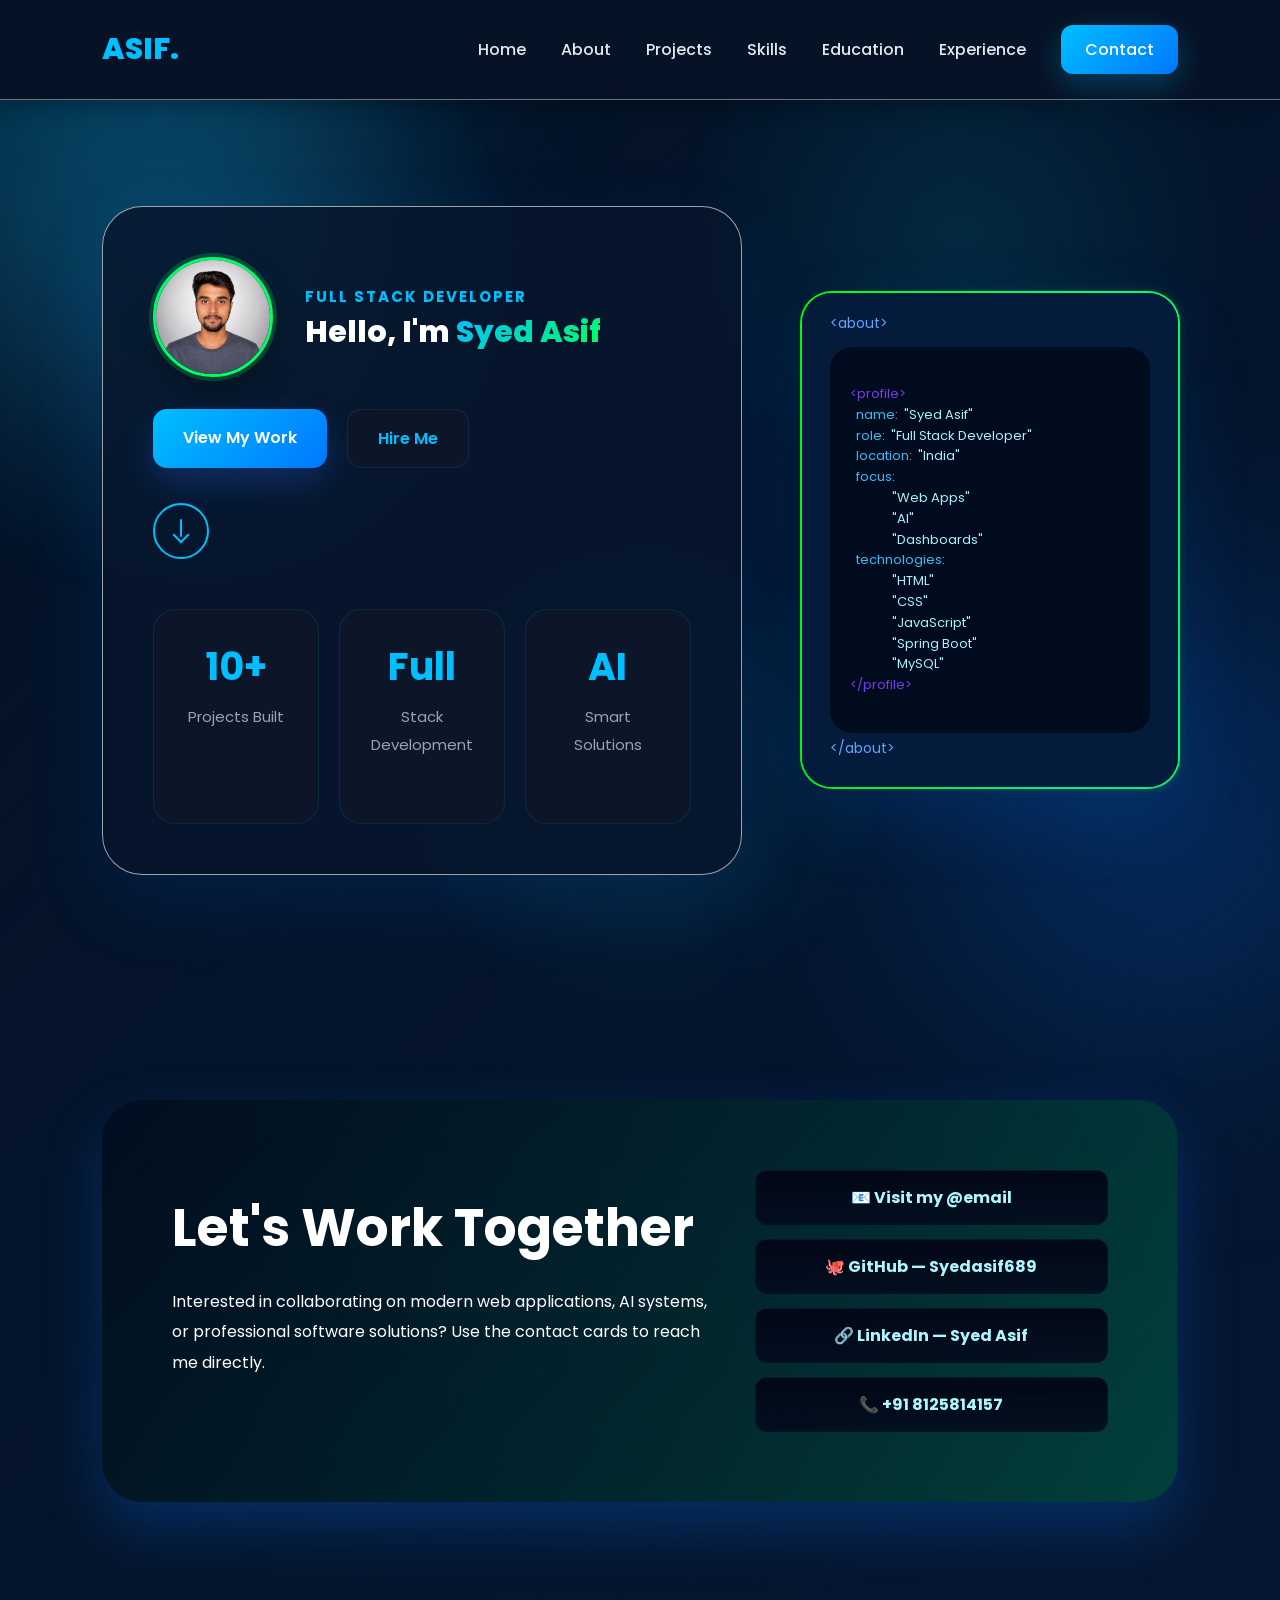
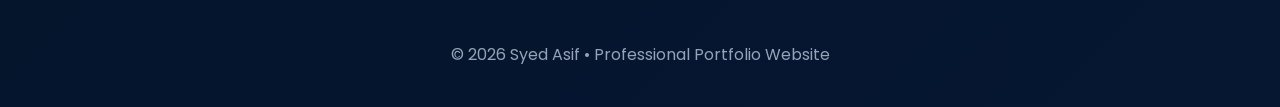
==== commit 24385744: "updated portfolio" ====
--- a/index.html
+++ b/index.html
@@ -13,11 +13,11 @@
     <div class="logo">ASIF.</div>
     <div class="nav-links">
         <a href="#home">Home</a>
-        <a href="#about">About</a>
-        <a href="#projects">Projects</a>
+        <a href="about.html">About</a>
+        <a href="projects.html">Projects</a>
         <a href="#skills">Skills</a>
-        <a href="#education">Education</a>
-        <a href="#experience">Experience</a>
+        <a href="education.html">Education</a>
+        <a href="experience.html">Experience</a>
         <a href="#contact" class="contact-btn">Contact</a>
     </div>
 </nav>
@@ -26,16 +26,22 @@
 <section class="hero" id="home">
     <div class="hero-wrapper">
         
-        <!-- Left Side: Hero Text Card -->
+        <!-- Left Side: Hero Text Card with Circular Profile Image -->
         <div class="hero-card">
+            <!-- Profile Image Card: circular image beside name -->
+            <div class="profile-row">
+                <div class="profile-image-card">
+                    <div class="circle-image">
+                        <img src="assets/Myimage.jpg" alt="Syed Asif profile portrait">
+                    </div>
+                </div>
+                <div class="hero-headline">
+                    <h4>FULL STACK DEVELOPER</h4>
+                    <h1>Hello, I'm <span>Syed Asif</span></h1>
+                </div>
+            </div>
             <div class="hero-text">
-                <h4>FULL STACK DEVELOPER</h4>
-                <h1>Hello, I'm <span>Syed Asif</span></h1>
-                <p>
-                    I build professional full stack web applications, AI-powered systems,
-                    modern dashboards, and responsive digital experiences with clean UI,
-                    scalable backend architecture, and smooth user interactions.
-                </p>
+                
                 <div class="hero-buttons">
                     <a href="#projects" class="btn primary-btn">View My Work</a>
                     <a href="#contact" class="btn secondary-btn">Hire Me</a>
@@ -90,168 +96,6 @@
     </div>
 </section>
 
-<section id="about">
-    <div class="section-title">
-        <h2>About Me</h2>
-        <p>A little more about how I build and think</p>
-    </div>
-    <div class="about-card">
-        <div class="about-content">
-            <h3>Full Stack Developer focused on practical, polished software</h3>
-            <p>
-                I am Syed Asif, a computer science engineering student who enjoys building
-                responsive web applications, clean backend systems, AI-powered tools, and
-                dashboards that make information easier to understand.
-            </p>
-            <p>
-                My work combines frontend detail, backend structure, database design, and
-                deployment thinking so projects feel complete from idea to live product.
-            </p>
-        </div>
-        <div class="about-highlights">
-            <div>
-                <span>01</span>
-                <p>Clean responsive interfaces</p>
-            </div>
-            <div>
-                <span>02</span>
-                <p>Scalable backend workflows</p>
-            </div>
-            <div>
-                <span>03</span>
-                <p>AI and dashboard features</p>
-            </div>
-        </div>
-    </div>
-</section>
-
-<section id="projects">
-    <div class="section-title">
-        <h2>Featured Projects</h2>
-        <p>Professional applications and modern development projects</p>
-    </div>
-    <div class="projects-grid">
-        <div class="project-card project-card-docgen">
-            <div class="project-content">
-                <h3>DocGen Platform</h3>
-                <p>
-                    Advanced document generation platform with PDF export support for resumes,
-                    invitation cards, letters, and registration forms.
-                </p>
-            </div>
-            <div class="project-actions">
-                <a href="https://docgen-get-your-document.onrender.com/" target="_blank" rel="noopener" class="btn primary-btn">💻 Live Demo</a>
-            </div>
-        </div>
-        <div class="project-card project-card-dashboard">
-            <div class="project-content">
-                <h3>SmartInsight Dashboard</h3>
-                <p>
-                    AI-powered dashboard generator that transforms uploaded data into beautiful,
-                    understandable analytics dashboards and charts (work in progress).
-                </p>
-            </div>
-        </div>
-        <div class="project-card project-card-social">
-            <div class="project-content">
-                <h3>Enha Social Media</h3>
-                <p>
-                    Modern social media application with scalable architecture,
-                    authentication system, and responsive UI experience (work in progress).
-                </p>
-            </div>
-        </div>
-    </div>
-</section>
-
-<section id="skills">
-    <div class="section-title">
-        <h2>Technical Skills</h2>
-        <p>Technologies and tools I use for development</p>
-    </div>
-    <div class="skills-grid">
-        <div class="skill-card">
-            <h3>HTML5</h3>
-            <p>Clean semantic markup for accessible, SEO-friendly frontend structure.</p>
-        </div>
-        <div class="skill-card">
-            <h3>CSS3</h3>
-            <p>Responsive layouts, animations, and modern UI polish with grid and flexbox.</p>
-        </div>
-        <div class="skill-card">
-            <h3>JavaScript</h3>
-            <p>Interactive client-side behavior, DOM control, and modern ES6+ tooling.</p>
-        </div>
-        <div class="skill-card">
-            <h3>Java</h3>
-            <p>Robust backend architecture, object-oriented design, and scalable services.</p>
-        </div>
-        <div class="skill-card">
-            <h3>Spring Boot</h3>
-            <p>Rapid REST API development, dependency injection, and production-ready apps.</p>
-        </div>
-        <div class="skill-card">
-            <h3>Python</h3>
-            <p>Automation, scripting, AI integration, and clean backend workflows.</p>
-        </div>
-        <div class="skill-card">
-            <h3>MySQL</h3>
-            <p>Reliable relational database design with optimized queries and schema structure.</p>
-        </div>
-        <div class="skill-card">
-            <h3>AI Integration</h3>
-            <p>Smart systems powered by model-driven features, data processing, and automation.</p>
-        </div>
-    </div>
-</section>
-
-<section id="experience">
-    <div class="section-title">
-        <h2>Experience</h2>
-        <p>My professional journey</p>
-    </div>
-    <div class="experience-box">
-        <div class="exp-item">
-            <img src="assets/experience-dev.svg" alt="Developer workspace illustration" class="exp-image">
-            <div class="exp-content">
-                <h3>Full Stack Web Development Intern</h3>
-                <span>Future Interns • 2026</span>
-                <p>
-                    Working on responsive web systems, backend integrations,
-                    deployment pipelines, and professional UI experiences.
-                </p>
-            </div>
-        </div>
-    </div>
-</section>
-
-<section id="education">
-    <div class="section-title">
-        <h2>Education</h2>
-        <p>Academic background and qualifications</p>
-    </div>
-    <div class="education-box">
-        <div class="education-grid">
-            <div class="education-card">
-                <img src="assets/education-campus.svg" alt="Computer science education illustration" class="education-image">
-                <h3>BTech Computer Science</h3>
-                <span>4th Year Engineering Student</span>
-                <p>
-                    Focused on software engineering, artificial intelligence,
-                    database systems, operating systems, and scalable application development.
-                </p>
-            </div>
-            <div class="education-card">
-                <h3>Certifications & Courses</h3>
-                <span>Ongoing</span>
-                <p>
-                    Add certification names, online courses, and workshops here.
-                </p>
-            </div>
-        </div>
-    </div>
-</section>
-
 <section id="contact">
     <div class="contact-section">
         <div class="contact-inner">
@@ -287,4 +131,4 @@
 <script src="script.js"></script>
 
 </body>
-</html>
+</html>
--- a/portfolio.css
+++ b/portfolio.css
@@ -4,6 +4,9 @@
     box-sizing: border-box;
     font-family: 'Poppins', sans-serif;
     cursor: none;
+}
+html{
+    scroll-behavior:smooth;
 }
 
 html, body {
@@ -22,6 +25,8 @@
 .skill-card,
 .education-card,
 .contact-card,
+.about.html,
+
 .exp-item {
     cursor: none;
 }
@@ -38,7 +43,7 @@
     pointer-events: none;
     z-index: 1000000;
     transform: translate(-50%, -50%);
-    transition: opacity 0.18s ease, width 0.18s ease, height 0.18s ease, box-shadow 0.18s ease, transform 0.18s ease, border-radius 0.18s ease;
+    transition: opacity 0.2s ease, width 0.2s ease, height 0.2s ease, box-shadow 0.2s ease, transform 0.2s ease;
 }
 
 .custom-cursor.is-scrolling {
@@ -93,6 +98,7 @@
     top: -150px;
     left: -120px;
     z-index: -1;
+    pointer-events: none;
 }
 
 body::after {
@@ -106,9 +112,10 @@
     bottom: -140px;
     right: -100px;
     z-index: -1;
-}
-
-/* ========== FIXED NAVBAR - MOBILE FRIENDLY ========== */
+    pointer-events: none;
+}
+
+/* ========== FIXED NAVBAR ========== */
 nav {
     position: fixed;
     top: 0;
@@ -131,6 +138,11 @@
     font-size: 30px;
     font-weight: 800;
     color: #00bfff;
+    transition: color 0.3s ease;
+}
+
+.logo:hover {
+    color: #00ff66;
 }
 
 .nav-links {
@@ -144,8 +156,24 @@
     text-decoration: none;
     color: #e2e8f0;
     font-weight: 500;
-    transition: 0.3s;
+    transition: color 0.3s ease;
     white-space: nowrap;
+    position: relative;
+}
+
+.nav-links a::after {
+    content: '';
+    position: absolute;
+    bottom: -5px;
+    left: 0;
+    width: 0;
+    height: 2px;
+    background: linear-gradient(90deg, #00bfff, #00ff66);
+    transition: width 0.3s ease;
+}
+
+.nav-links a:hover::after {
+    width: 100%;
 }
 
 .nav-links a:hover {
@@ -160,7 +188,11 @@
     box-shadow: 0 10px 30px rgba(0, 191, 255, 0.28);
 }
 
-/* ========== HERO SECTION WITH SIDE-BY-SIDE CARDS ========== */
+.contact-btn::after {
+    display: none;
+}
+
+/* ========== HERO SECTION ========== */
 .hero {
     min-height: 100vh;
     display: flex;
@@ -182,7 +214,6 @@
     opacity: 0.85;
     z-index: 0;
     pointer-events: none;
-    animation: heroGlow 24s ease-in-out infinite;
 }
 
 .hero-wrapper {
@@ -205,26 +236,79 @@
     backdrop-filter: blur(25px);
     padding: 50px;
     box-shadow: 0 30px 80px rgba(0, 119, 255, 0.12);
-}
-
-.hero-text h4 {
+    transition: transform 0.4s ease, box-shadow 0.4s ease;
+}
+
+.hero-card:hover {
+    transform: translateY(-5px);
+    box-shadow: 0 40px 100px rgba(0, 119, 255, 0.2);
+}
+
+/* ========== PROFILE ROW - STABLE LAYOUT ========== */
+.profile-row {
+    display: flex;
+    align-items: center;
+    gap: 2rem;
+    margin-bottom: 2rem;
+    flex-wrap: wrap;
+}
+
+.profile-image-card {
+    flex-shrink: 0;
+}
+
+.circle-image {
+    width: 120px;
+    height: 120px;
+    border-radius: 50%;
+    overflow: hidden;
+    border: 3px solid #00ff66;
+    box-shadow: 0 0 0 4px rgba(0, 255, 102, 0.2), 0 15px 35px rgba(0, 0, 0, 0.3);
+    transition: all 0.4s ease;
+    background: linear-gradient(135deg, #0b2a62, #031225);
+}
+
+.circle-image:hover {
+    transform: scale(1.05);
+    box-shadow: 0 0 0 8px rgba(0, 255, 102, 0.3), 0 20px 45px rgba(0, 191, 255, 0.5);
+    border-color: #00bfff;
+}
+
+.circle-image img {
+    width: 100%;
+    height: 100%;
+    object-fit: cover;
+}
+
+/* Hero Headline - Simple fade in */
+.hero-headline {
+    flex: 1;
+}
+
+.hero-headline h4 {
     color: #00bfff;
-    font-size: 20px;
-    margin-bottom: 15px;
-}
-
-.hero-text h1 {
-    font-size: 72px;
+    font-size: 15px;
+    margin-bottom: 8px;
+    letter-spacing: 2px;
+}
+
+.hero-headline h1 {
+    font-size: 30px;
     line-height: 1.1;
-    margin-bottom: 25px;
+    margin: 0;
     color: #ffffff;
     font-weight: 800;
 }
 
-.hero-text h1 span {
-    color: #00bfff;
-}
-
+.hero-headline h1 span {
+    background: linear-gradient(135deg, #00bfff, #00ff66);
+    background-clip: text;
+    -webkit-background-clip: text;
+    color: transparent;
+    display: inline-block;
+}
+
+/* Hero text */
 .hero-text p {
     font-size: 18px;
     line-height: 1.9;
@@ -254,14 +338,15 @@
     border: 2px solid #00bfff;
     color: #00bfff;
     position: relative;
-    overflow: hidden;
-    transition: transform 0.35s ease, box-shadow 0.35s ease;
-    animation: arrowPulse 4.5s ease-in-out infinite;
+    transition: all 0.3s ease;
+    animation: arrowPulse 3s ease-in-out infinite;
 }
 
 .scroll-arrow:hover {
-    transform: translateY(-3px);
-    box-shadow: 0 18px 30px rgba(0, 191, 255, 0.18);
+    transform: translateY(-5px);
+    box-shadow: 0 20px 35px rgba(0, 191, 255, 0.25);
+    border-color: #00ff66;
+    color: #00ff66;
 }
 
 .scroll-arrow span {
@@ -285,10 +370,16 @@
 }
 
 @keyframes arrowPulse {
-    0% { color: #00bfff; border-color: #00bfff; box-shadow: 0 0 10px rgba(0, 191, 255, 0.22); }
-    33% { color: #7c3aed; border-color: #7c3aed; box-shadow: 0 0 12px rgba(124, 58, 237, 0.22); }
-    66% { color: #14b8a6; border-color: #14b8a6; box-shadow: 0 0 12px rgba(20, 184, 166, 0.22); }
-    100% { color: #22d3ee; border-color: #22d3ee; box-shadow: 0 0 10px rgba(34, 211, 238, 0.22); }
+    0%, 100% { 
+        color: #00bfff; 
+        border-color: #00bfff; 
+        box-shadow: 0 0 10px rgba(0, 191, 255, 0.2);
+    }
+    50% { 
+        color: #00ff66; 
+        border-color: #00ff66; 
+        box-shadow: 0 0 15px rgba(0, 255, 102, 0.3);
+    }
 }
 
 /* Stats */
@@ -305,7 +396,13 @@
     border-radius: 22px;
     padding: 28px;
     text-align: center;
-    box-shadow: 0 10px 30px rgba(15, 23, 42, 0.06);
+    transition: all 0.3s ease;
+}
+
+.stat-box:hover {
+    transform: translateY(-5px);
+    border-color: rgba(0, 255, 102, 0.4);
+    box-shadow: 0 20px 40px rgba(0, 191, 255, 0.15);
 }
 
 .stat-box h2 {
@@ -332,7 +429,7 @@
     align-self: center;
 }
 
-/* Rotating border animation */
+/* Rotating border animation - smooth */
 .code-card::before {
     content: '';
     position: absolute;
@@ -350,8 +447,36 @@
     background-size: 300% 100%;
     border-radius: 32px;
     z-index: -2;
-    animation: travelBorder 3s linear infinite;
-}
+    animation: borderTravel 4s linear infinite;
+}
+.about-box{
+    max-width: 550px;
+    margin: 30px auto;
+    padding: 35px;
+    background: rgba(15, 23, 42, 0.92);
+    border: 1px solid rgba(0, 191, 255, 0.12);
+    border-radius: 25px;
+    color: #e2e8f0;
+    transition: all 0.3s ease;
+    
+    
+}
+.about-box:hover{
+    transform: translateY(-5px);
+    box-shadow: 0 20px 50px rgba(0, 191, 255, 0.15);
+    border-color: rgba(0, 255, 102, 0.3);
+}
+.about-box h3{
+    color: #15c0de;
+    margin-bottom: 15px;
+    font-size: 28px;
+    
+}
+.about-box p{
+    line-height: 1.9;
+    color: #cbd5e1;
+}
+
 
 .code-card::after {
     content: '';
@@ -368,11 +493,11 @@
     background-size: 300% 100%;
     border-radius: 32px;
     z-index: -2;
-    animation: travelBorder 3s linear infinite;
+    animation: borderTravel 4s linear infinite;
     filter: blur(4px);
 }
 
-@keyframes travelBorder {
+@keyframes borderTravel {
     0% {
         background-position: 0% 0%;
     }
@@ -391,22 +516,9 @@
     box-shadow: 0 30px 80px rgba(0, 119, 255, 0.14);
     backdrop-filter: blur(20px);
     position: relative;
-    overflow: hidden;
-    animation: floatBlock 12s ease-in-out infinite;
     z-index: 1;
     display: flex;
     flex-direction: column;
-    justify-content: flex-start;
-    height: auto;
-}
-
-/* Hover effect - speed up the animation */
-.code-card:hover::before {
-    animation: travelBorder 1.5s linear infinite;
-}
-
-.code-card:hover::after {
-    animation: travelBorder 1.5s linear infinite;
 }
 
 .hero-code-block .code-header,
@@ -441,43 +553,13 @@
 .token-string { color: #a5f3fc; }
 .token-punctuation { color: #f8b195; }
 
-.hero-code-block::before {
-    content: '';
-    position: absolute;
-    top: -20px;
-    right: -30px;
-    width: 150px;
-    height: 150px;
-    background: rgba(0, 191, 255, 0.12);
-    filter: blur(35px);
-    border-radius: 50%;
-    z-index: -1;
-}
-
-.hero-code-block::after {
-    content: '';
-    position: absolute;
-    bottom: -25px;
-    left: -20px;
-    width: 110px;
-    height: 110px;
-    background: rgba(255, 255, 255, 0.05);
-    border-radius: 50%;
-    z-index: -1;
-}
-
-@keyframes floatBlock {
-    0%, 100% { transform: translateY(0); }
-    50% { transform: translateY(-8px); }
-}
-
 /* Buttons */
 .btn {
     text-decoration: none;
     padding: 16px 30px;
     border-radius: 14px;
     font-weight: 600;
-    transition: 0.35s;
+    transition: all 0.3s ease;
     display: inline-block;
     text-align: center;
 }
@@ -489,7 +571,8 @@
 }
 
 .primary-btn:hover {
-    transform: translateY(-5px);
+    transform: translateY(-3px);
+    box-shadow: 0 25px 50px rgba(0, 191, 255, 0.4);
 }
 
 .secondary-btn {
@@ -499,7 +582,9 @@
 }
 
 .secondary-btn:hover {
-    transform: translateY(-5px);
+    transform: translateY(-3px);
+    border-color: #00bfff;
+    background: rgba(0, 191, 255, 0.1);
 }
 
 /* Sections */
@@ -517,6 +602,20 @@
     font-size: 50px;
     color: #ffffff;
     margin-bottom: 15px;
+    position: relative;
+    display: inline-block;
+}
+
+.section-title h2::after {
+    content: '';
+    position: absolute;
+    bottom: -10px;
+    left: 50%;
+    transform: translateX(-50%);
+    width: 60px;
+    height: 3px;
+    background: linear-gradient(90deg, #00bfff, #00ff66);
+    border-radius: 3px;
 }
 
 .section-title p {
@@ -536,7 +635,13 @@
     background: linear-gradient(135deg, rgba(15, 23, 42, 0.94), rgba(3, 31, 49, 0.92));
     border-radius: 30px;
     padding: 36px;
-    box-shadow: 0 24px 70px rgba(0, 255, 102, 0.08);
+    transition: all 0.4s ease;
+}
+
+.about-card:hover {
+    transform: translateY(-5px);
+    box-shadow: 0 35px 90px rgba(0, 191, 255, 0.15);
+    border-color: rgba(0, 255, 102, 0.3);
 }
 
 .about-content h3 {
@@ -561,6 +666,12 @@
     background: rgba(2, 6, 23, 0.45);
     border-radius: 20px;
     padding: 22px;
+    transition: all 0.3s ease;
+}
+
+.about-highlights div:hover {
+    border-color: rgba(0, 255, 102, 0.4);
+    transform: translateX(5px);
 }
 
 .about-highlights span {
@@ -568,6 +679,7 @@
     display: block;
     font-weight: 800;
     margin-bottom: 10px;
+    font-size: 18px;
 }
 
 .about-highlights p {
@@ -575,10 +687,11 @@
     line-height: 1.6;
 }
 
-/* Projects */
+/* Projects Grid */
 .projects-grid {
     display: grid;
-    grid-template-columns: repeat(auto-fit, minmax(320px, 1fr));
+    grid-template-columns: repeat(auto-fit, minmax(250px, 540px));
+    justify-content: center;
     gap: 35px;
 }
 
@@ -587,12 +700,11 @@
     background: rgba(15, 23, 42, 0.92);
     border-radius: 30px;
     padding: 40px;
-    transition: 0.4s;
-    box-shadow: 0 20px 50px rgba(15, 23, 42, 0.06);
+    transition: all 0.4s ease;
     display: flex;
     flex-direction: column;
     justify-content: space-between;
-    min-height: 360px;
+    min-height: 120px;
     overflow: hidden;
     position: relative;
     isolation: isolate;
@@ -606,7 +718,6 @@
     background-size: cover;
     background-position: center;
     opacity: 0.62;
-    transform: scale(1.04);
     transition: opacity 0.4s ease, transform 0.4s ease;
     z-index: -2;
 }
@@ -619,38 +730,30 @@
     z-index: -1;
 }
 
-.project-card-docgen {
-    --project-image: url('assets/project-docgen.svg');
+.project-card-Docgen1 {
+    --project-image: url('assets/Docgen1.jpg');
+    
 }
 
 .project-card-dashboard {
-    --project-image: url('assets/project-dashboard.svg');
-}
-
-.project-card-social {
-    --project-image: url('assets/project-social.svg');
+    --project-image: url('assets/dashboard.jpg');
 }
 
 .project-card:hover::before {
     opacity: 0.78;
-    transform: scale(1.1);
-}
-
-.project-content,
-.project-actions {
-    position: relative;
-    z-index: 1;
+    transform: scale(1.05);
 }
 
 .project-card:hover {
-    transform: translateY(-10px);
-    box-shadow: 0 25px 60px rgba(0, 191, 255, 0.18);
+    transform: translateY(-8px);
+    box-shadow: 0 30px 70px rgba(0, 191, 255, 0.2);
+    border-color: rgba(0, 255, 102, 0.3);
 }
 
 .project-card h3 {
     color: #00ff66;
-    font-size: 28px;
-    margin-bottom: 18px;
+    font-size: 22px;
+    margin-bottom: 12px;
 }
 
 .project-actions {
@@ -664,10 +767,11 @@
     font-size: 14px;
     border-radius: 12px;
 }
-
 .project-card p {
-    color: #cbd5e1;
+    color: #fafbfc;
     line-height: 1.9;
+     font-size: 14px;
+    
 }
 
 /* Skills */
@@ -687,20 +791,7 @@
     border-radius: 28px;
     padding: 28px;
     color: #e2e8f0;
-    box-shadow: 0 14px 40px rgba(2, 12, 39, 0.35);
-    overflow: hidden;
-    position: relative;
-    transition: transform 0.35s ease, box-shadow 0.35s ease;
-    animation: techGlow 8s ease-in-out infinite;
-}
-
-.skill-card::before {
-    content: '';
-    position: absolute;
-    inset: 0;
-    background: linear-gradient(120deg, rgba(0, 191, 255, 0.08), rgba(0, 0, 0, 0.2) 40%, rgba(0, 0, 0, 0.4));
-    opacity: 0.55;
-    pointer-events: none;
+    transition: all 0.4s ease;
 }
 
 .skill-card h3 {
@@ -716,13 +807,9 @@
 }
 
 .skill-card:hover {
-    transform: translateY(-10px);
-    box-shadow: 0 24px 60px rgba(0, 191, 255, 0.28);
-}
-
-@keyframes techGlow {
-    0%, 100% { background: linear-gradient(135deg, #071b37 0%, #04101f 45%, #00101e 100%); }
-    50% { background: linear-gradient(135deg, #00101e 0%, #08336b 45%, #020712 100%); }
+    transform: translateY(-8px);
+    box-shadow: 0 28px 70px rgba(0, 191, 255, 0.25);
+    border-color: rgba(0, 255, 102, 0.4);
 }
 
 /* Experience */
@@ -733,7 +820,11 @@
     background: rgba(15, 23, 42, 0.92);
     border-radius: 35px;
     padding: 50px;
-    box-shadow: 0 20px 50px rgba(15, 23, 42, 0.06);
+    transition: all 0.4s ease;
+}
+
+.experience-box:hover {
+    box-shadow: 0 30px 70px rgba(0, 191, 255, 0.15);
 }
 
 .exp-item {
@@ -749,19 +840,17 @@
     border: none;
 }
 
-.exp-item h3 {
-    color: #00bfff;
-    margin-bottom: 10px;
-    font-size: 28px;
-}
-
 .exp-image {
     width: 100%;
     aspect-ratio: 16 / 11;
     object-fit: cover;
     border-radius: 24px;
     border: 1px solid rgba(0, 255, 102, 0.18);
-    box-shadow: 0 24px 60px rgba(0, 255, 102, 0.12);
+    transition: all 0.3s ease;
+}
+
+.exp-image:hover {
+    transform: scale(1.02);
 }
 
 .exp-content {
@@ -770,6 +859,7 @@
 
 .exp-item span {
     color: #94a3b8;
+    font-size: 14px;
 }
 
 .exp-item p {
@@ -786,7 +876,6 @@
     background: rgba(15, 23, 42, 0.92);
     border-radius: 30px;
     padding: 36px;
-    box-shadow: 0 20px 50px rgba(15, 23, 42, 0.06);
 }
 
 .education-grid {
@@ -801,7 +890,13 @@
     border-radius: 20px;
     padding: 28px;
     color: #e2e8f0;
-    box-shadow: 0 14px 40px rgba(2, 12, 39, 0.35);
+    transition: all 0.4s ease;
+}
+
+.education-card:hover {
+    transform: translateY(-8px);
+    box-shadow: 0 35px 90px rgba(0, 191, 255, 0.15);
+    border-color: rgba(0, 255, 102, 0.3);
 }
 
 .education-image {
@@ -811,7 +906,11 @@
     border-radius: 16px;
     margin-bottom: 22px;
     border: 1px solid rgba(0, 255, 102, 0.16);
-    box-shadow: 0 18px 45px rgba(0, 255, 102, 0.1);
+    transition: all 0.3s ease;
+}
+
+.education-image:hover {
+    transform: scale(1.02);
 }
 
 .education-card h3 {
@@ -828,11 +927,6 @@
 .education-card p {
     color: #cbd5e1;
     line-height: 1.8;
-}
-
-.education-card:hover {
-    transform: translateY(-8px);
-    box-shadow: 0 30px 80px rgba(0, 191, 255, 0.14);
 }
 
 /* Contact */
@@ -863,21 +957,6 @@
 .contact-inner {
     position: relative;
     z-index: 1;
-}
-
-.contact-section h2 {
-    font-size: 52px;
-    margin-bottom: 20px;
-}
-
-.contact-section p {
-    max-width: 700px;
-    margin: auto;
-    line-height: 1.9;
-    margin-bottom: 35px;
-}
-
-.contact-inner {
     max-width: 1100px;
     margin: 0 auto;
     display: flex;
@@ -891,7 +970,16 @@
     text-align: left;
 }
 
-.contact-info h2 { margin-bottom: 12px; }
+.contact-info h2 {
+    font-size: 52px;
+    margin-bottom: 20px;
+}
+
+.contact-info p {
+    max-width: 700px;
+    line-height: 1.9;
+    margin-bottom: 35px;
+}
 
 .contact-cards {
     width: 360px;
@@ -905,12 +993,12 @@
     border: 1px solid rgba(0, 191, 255, 0.06);
     padding: 14px 16px;
     border-radius: 12px;
-    box-shadow: 0 12px 30px rgba(2, 12, 39, 0.45);
-    transition: transform 0.3s ease;
+    transition: all 0.3s ease;
 }
 
 .contact-card:hover {
-    transform: translateX(5px);
+    transform: translateX(8px);
+    border-color: rgba(0, 255, 102, 0.4);
 }
 
 .contact-link {
@@ -926,7 +1014,7 @@
     color: #94a3b8;
 }
 
-/* ========== RESPONSIVE DESIGN - MOBILE FRIENDLY ========== */
+/* ========== RESPONSIVE DESIGN ========== */
 
 /* Tablet and smaller desktop */
 @media (max-width: 1100px) {
@@ -938,14 +1026,13 @@
     .code-card {
         max-width: 100%;
         width: 100%;
-        align-self: auto;
     }
     
     .hero-card {
         width: 100%;
     }
     
-    .hero-text h1 {
+    .hero-headline h1 {
         font-size: 55px;
     }
     
@@ -964,7 +1051,7 @@
         padding: 40px 30px;
     }
     
-    .hero-text h1 {
+    .hero-headline h1 {
         font-size: 48px;
     }
     
@@ -1018,6 +1105,11 @@
     .section-title h2 {
         font-size: 42px;
     }
+    
+    .circle-image {
+        width: 100px;
+        height: 100px;
+    }
 }
 
 /* Mobile Landscape */
@@ -1034,11 +1126,22 @@
         padding: 25px 20px;
     }
     
-    .hero-text h1 {
+    .profile-row {
+        flex-direction: column;
+        text-align: center;
+        gap: 1.2rem;
+        margin-bottom: 1.5rem;
+    }
+    
+    .hero-headline {
+        text-align: center;
+    }
+    
+    .hero-headline h1 {
         font-size: 36px;
     }
     
-    .hero-text h4 {
+    .hero-headline h4 {
         font-size: 16px;
     }
     
@@ -1047,6 +1150,11 @@
         line-height: 1.7;
     }
     
+    .circle-image {
+        width: 110px;
+        height: 110px;
+    }
+    
     .hero-code-block {
         padding: 15px;
     }
@@ -1054,12 +1162,6 @@
     .hero-code-block pre {
         font-size: 11px;
         padding: 12px;
-        line-height: 1.5;
-    }
-    
-    .hero-code-block .code-header,
-    .hero-code-block .code-footer {
-        font-size: 12px;
     }
     
     nav {
@@ -1080,7 +1182,6 @@
     
     .nav-links a {
         font-size: 13px;
-        white-space: nowrap;
     }
     
     .contact-btn {
@@ -1100,18 +1201,10 @@
         font-size: 32px;
     }
     
-    .section-title p {
-        font-size: 15px;
-    }
-
     .about-card {
         grid-template-columns: 1fr;
         padding: 25px 20px;
     }
-
-    .about-content h3 {
-        font-size: 24px;
-    }
     
     .projects-grid {
         grid-template-columns: 1fr;
@@ -1120,11 +1213,6 @@
     
     .project-card {
         padding: 25px;
-        min-height: 320px;
-    }
-    
-    .project-card h3 {
-        font-size: 24px;
     }
     
     .skills-grid {
@@ -1132,27 +1220,13 @@
         gap: 20px;
     }
     
-    .skill-card {
-        padding: 20px;
-        min-height: auto;
-    }
-    
     .experience-box {
         padding: 30px 20px;
     }
-
+    
     .exp-item {
         grid-template-columns: 1fr;
         gap: 22px;
-        padding: 10px 0;
-    }
-
-    .exp-image {
-        border-radius: 18px;
-    }
-    
-    .exp-item h3 {
-        font-size: 22px;
     }
     
     .education-box {
@@ -1169,28 +1243,11 @@
     
     .contact-section h2 {
         font-size: 32px;
-    }
-    
-    .contact-section p {
-        font-size: 14px;
-    }
-    
-    .scroll-arrow {
-        width: 48px;
-        height: 48px;
     }
     
     .stats {
         grid-template-columns: 1fr;
         gap: 12px;
-    }
-    
-    .stat-box {
-        padding: 15px;
-    }
-    
-    .stat-box h2 {
-        font-size: 28px;
     }
 }
 
@@ -1200,30 +1257,13 @@
         padding-top: 140px;
     }
     
-    .hero {
-        padding: 30px 4% 50px;
-    }
-    
-    .hero-text h1 {
+    .hero-headline h1 {
         font-size: 28px;
     }
     
-    .hero-text h4 {
-        font-size: 14px;
-    }
-    
-    .hero-text p {
-        font-size: 14px;
-    }
-    
-    .btn {
-        padding: 12px 20px;
-        font-size: 14px;
-    }
-    
-    .hero-code-block pre {
-        font-size: 10px;
-        padding: 10px;
+    .circle-image {
+        width: 95px;
+        height: 95px;
     }
     
     .logo {
@@ -1234,11 +1274,6 @@
         font-size: 11px;
     }
     
-    .contact-btn {
-        padding: 5px 10px;
-        font-size: 11px;
-    }
-    
     .section-title h2 {
         font-size: 28px;
     }
@@ -1247,42 +1282,12 @@
         font-size: 20px;
     }
     
-    .project-card p {
-        font-size: 14px;
-    }
-    
-    .skill-card h3 {
-        font-size: 18px;
-    }
-    
-    .skill-card p {
-        font-size: 13px;
-    }
-    
     .contact-section h2 {
         font-size: 28px;
     }
-    
-    .contact-card {
-        padding: 12px;
-    }
-    
-    .contact-link {
-        font-size: 14px;
-    }
-    
-    footer {
-        font-size: 12px;
-        padding: 30px 20px;
-    }
-    
-    .scroll-arrow {
-        width: 40px;
-        height: 40px;
-    }
-}
-
-/* Touch-friendly improvements for mobile */
+}
+
+/* Touch-friendly */
 @media (hover: none) and (pointer: coarse) {
     * {
         cursor: auto;
@@ -1291,31 +1296,10 @@
     .custom-cursor {
         display: none;
     }
-
-    .btn, 
-    .nav-links a,
-    .contact-link,
-    .project-card,
-    .skill-card {
-        cursor: pointer;
-        -webkit-tap-highlight-color: transparent;
-    }
-    
-    .btn:active,
-    .nav-links a:active {
-        transform: scale(0.98);
-    }
-    
-    .project-card:active,
-    .skill-card:active {
-        transform: scale(0.99);
-    }
-}
-
-@keyframes heroGlow {
-    0% { background-position: 0% 0%, 100% 10%, 50% 100%; }
-    50% { background-position: 20% 10%, 80% 30%, 45% 90%; }
-    100% { background-position: 0% 0%, 100% 10%, 50% 100%; }
+    
+    .btn:active {
+        transform: scale(0.97);
+    }
 }
 
 /* Scrollbar */
@@ -1337,38 +1321,6 @@
     border-radius: 10px;
 }
 
-/* Popup Animation */
-.pop {
-    animation: popScale 320ms cubic-bezier(0.2, 0.9, 0.2, 1);
-}
-
-@keyframes popScale {
-    0% { transform: scale(1); }
-    40% { transform: scale(1.08); }
-    70% { transform: scale(0.98); }
-    100% { transform: scale(1); }
-}
-
-.pop-glow {
-    box-shadow: 0 18px 50px rgba(0, 191, 255, 0.16), inset 0 1px 0 rgba(255, 255, 255, 0.02);
-}
-
-:focus {
-    outline: none;
-}
-
-:focus-visible {
-    box-shadow: 0 0 0 4px rgba(0, 191, 255, 0.08);
-    border-radius: 8px;
-}
-
-/* Performance optimization */
-img, video, canvas {
-    max-width: 100%;
-    height: auto;
-}
-
-/* Prevent horizontal scroll */
 body {
     overflow-x: hidden;
-}
+}
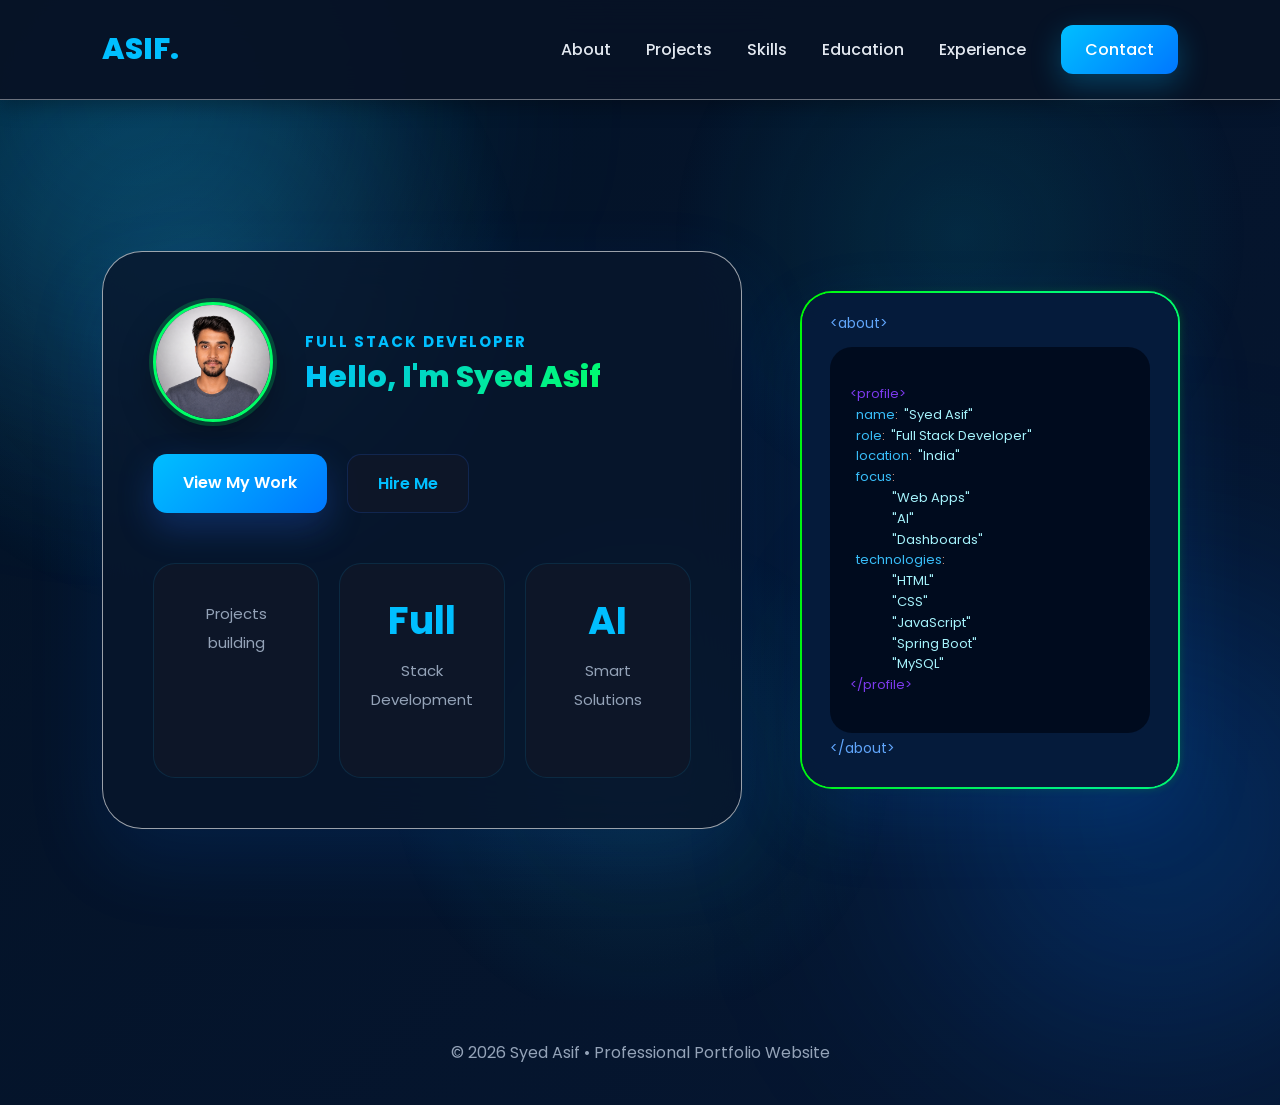
==== commit cada8c86: "updated" ====
--- a/index.html
+++ b/index.html
@@ -10,15 +10,15 @@
 <body>
 
 <nav>
-    <div class="logo">ASIF.</div>
+    <div class="logo"> ASIF.</div>
     <div class="nav-links">
-        <a href="#home">Home</a>
+        
         <a href="about.html">About</a>
         <a href="projects.html">Projects</a>
-        <a href="#skills">Skills</a>
+        <a href="skills.html">Skills</a>
         <a href="education.html">Education</a>
         <a href="experience.html">Experience</a>
-        <a href="#contact" class="contact-btn">Contact</a>
+        <a href="contact.html" class="contact-btn">Contact</a>
     </div>
 </nav>
 
@@ -37,24 +37,20 @@
                 </div>
                 <div class="hero-headline">
                     <h4>FULL STACK DEVELOPER</h4>
-                    <h1>Hello, I'm <span>Syed Asif</span></h1>
+                    <h1><span class="typing-text"></span></h1>
                 </div>
             </div>
             <div class="hero-text">
                 
                 <div class="hero-buttons">
-                    <a href="#projects" class="btn primary-btn">View My Work</a>
+                    <a href="projects.html" class="btn primary-btn">View My Work</a>
                     <a href="#contact" class="btn secondary-btn">Hire Me</a>
                 </div>
-                <div class="scroll-down">
-                    <a href="#projects" class="scroll-arrow" aria-label="Scroll to Projects">
-                        <span></span>
-                    </a>
-                </div>
+        
                 <div class="stats">
                     <div class="stat-box">
-                        <h2>10+</h2>
-                        <p>Projects Built</p>
+                        <h2></h2>
+                        <p>Projects building</p>
                     </div>
                     <div class="stat-box">
                         <h2>Full</h2>
@@ -94,33 +90,7 @@
         </div>
 
     </div>
-</section>
-
-<section id="contact">
-    <div class="contact-section">
-        <div class="contact-inner">
-            <div class="contact-info">
-                <h2>Let's Work Together</h2>
-                <p>
-                    Interested in collaborating on modern web applications, AI systems, or
-                    professional software solutions? Use the contact cards to reach me directly.
-                </p>
             </div>
-            <div class="contact-cards">
-                <div class="contact-card">
-                    <a href="mailto:email-asifsaed635@gmail.com" class="contact-link">📧 Visit my @email</a>
-                </div>
-                <div class="contact-card">
-                    <a href="https://github.com/Syedasif689" target="_blank" rel="noopener" class="contact-link">🐙 GitHub — Syedasif689</a>
-                </div>
-                <div class="contact-card">
-                    <a href="https://www.linkedin.com/in/syed-asif-a68a85291/" target="_blank" rel="noopener" class="contact-link">🔗 LinkedIn — Syed Asif</a>
-                </div>
-                <div class="contact-card">
-                    <a href="tel:+918125814157" class="contact-link">📞 +91 8125814157</a>
-                </div>
-            </div>
-        </div>
     </div>
 </section>
 
@@ -128,7 +98,23 @@
     © 2026 Syed Asif • Professional Portfolio Website
 </footer>
 
+
 <script src="script.js"></script>
+<script>
+const text = "Hello, I'm Syed Asif";
+const typingElement = document.querySelector(".typing-text");
 
+let index = 0;
+
+function typeWriter() {
+    if (index < text.length) {
+        typingElement.textContent += text.charAt(index);
+        index++;
+        setTimeout(typeWriter, 120);
+    }
+}
+
+window.onload = typeWriter;
+</script>
 </body>
 </html>
--- a/portfolio.css
+++ b/portfolio.css
@@ -202,6 +202,7 @@
     position: relative;
     overflow: hidden;
     width: 100%;
+  
 }
 
 .hero::before {
@@ -237,6 +238,7 @@
     padding: 50px;
     box-shadow: 0 30px 80px rgba(0, 119, 255, 0.12);
     transition: transform 0.4s ease, box-shadow 0.4s ease;
+      scroll-behavior: smooth;
 }
 
 .hero-card:hover {
@@ -982,11 +984,13 @@
 }
 
 .contact-cards {
-    width: 360px;
+    
+    width: 250px;
     display: flex;
     flex-direction: column;
     gap: 14px;
 }
+
 
 .contact-card {
     background: linear-gradient(180deg, rgba(2, 6, 23, 0.95), rgba(3, 12, 28, 0.88));
@@ -1007,13 +1011,11 @@
     text-decoration: none;
     display: block;
 }
-
 footer {
     text-align: center;
     padding: 40px;
     color: #94a3b8;
 }
-
 /* ========== RESPONSIVE DESIGN ========== */
 
 /* Tablet and smaller desktop */
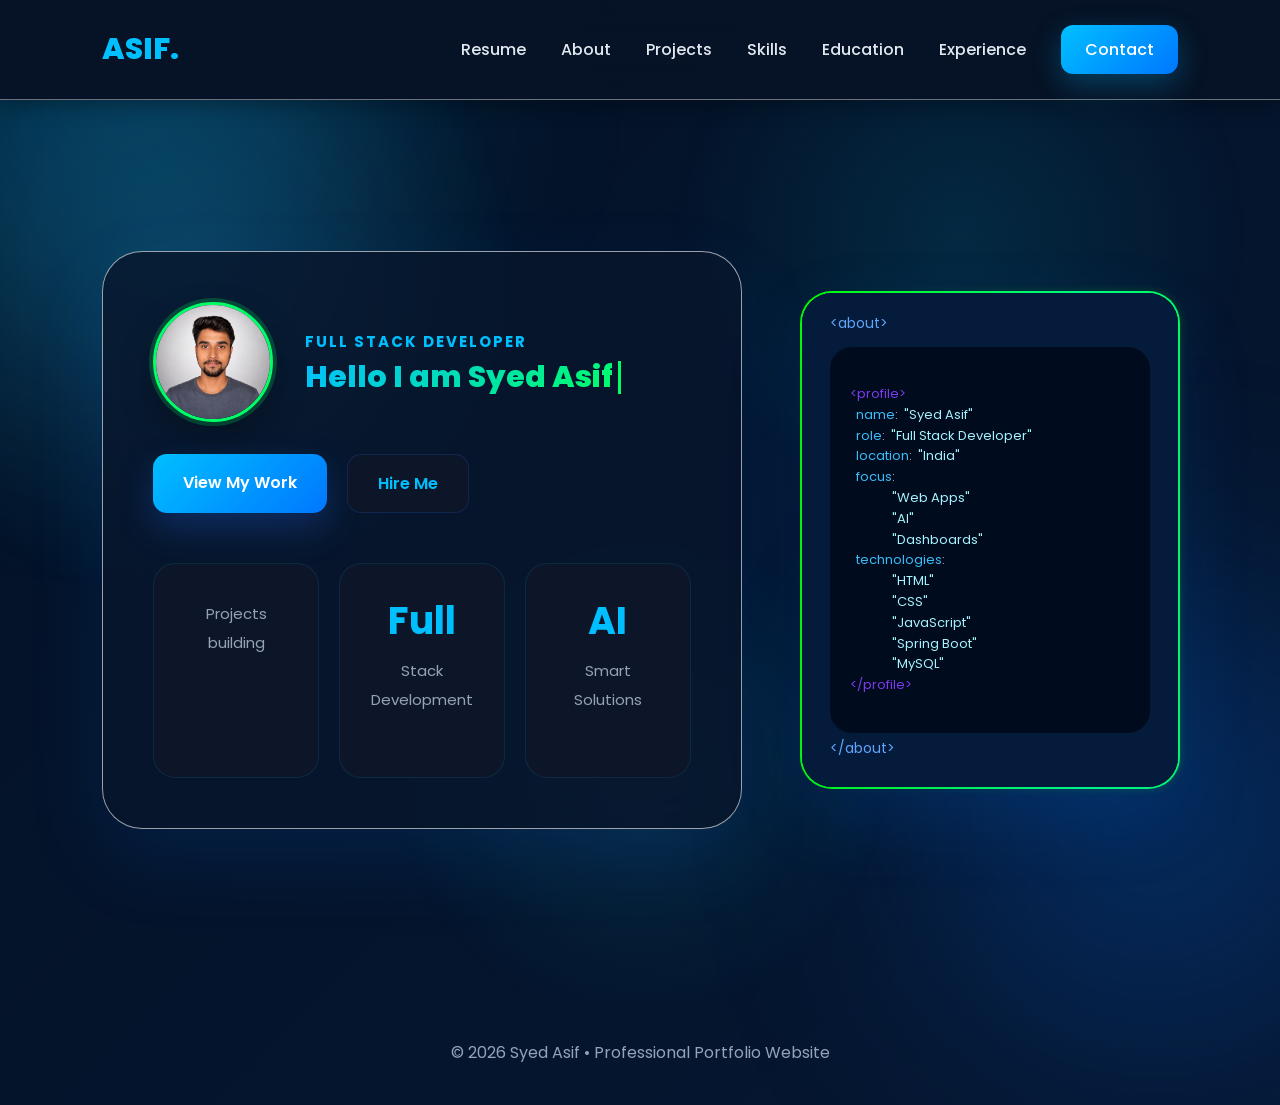
==== commit bf63af5e: "updated portfolio" ====
--- a/index.html
+++ b/index.html
@@ -12,7 +12,7 @@
 <nav>
     <div class="logo"> ASIF.</div>
     <div class="nav-links">
-        
+        <a href="resume.html">Resume</a>
         <a href="about.html">About</a>
         <a href="projects.html">Projects</a>
         <a href="skills.html">Skills</a>
@@ -44,7 +44,7 @@
                 
                 <div class="hero-buttons">
                     <a href="projects.html" class="btn primary-btn">View My Work</a>
-                    <a href="#contact" class="btn secondary-btn">Hire Me</a>
+                    <a href="contact.html" class="btn secondary-btn">Hire Me</a>
                 </div>
         
                 <div class="stats">
@@ -101,20 +101,52 @@
 
 <script src="script.js"></script>
 <script>
-const text = "Hello, I'm Syed Asif";
-const typingElement = document.querySelector(".typing-text");
+const words = [
+    "Hello I am Syed Asif",
+    "Developer",
+    "Learner",
+    "AI Enthusiast"
+];
 
-let index = 0;
+let wordIndex = 0;
+let charIndex = 0;
+let isDeleting = false;
 
-function typeWriter() {
-    if (index < text.length) {
-        typingElement.textContent += text.charAt(index);
-        index++;
-        setTimeout(typeWriter, 120);
+const typingText = document.querySelector(".typing-text");
+
+function typeEffect() {
+
+    const currentWord = words[wordIndex];
+
+    if (!isDeleting) {
+        typingText.textContent =
+            currentWord.substring(0, charIndex + 1);
+        charIndex++;
+
+        if (charIndex === currentWord.length) {
+            isDeleting = true;
+            setTimeout(typeEffect, 1500);
+            return;
+        }
+    } else {
+        typingText.textContent =
+            currentWord.substring(0, charIndex - 1);
+        charIndex--;
+
+        if (charIndex === 0) {
+            isDeleting = false;
+            wordIndex++;
+
+            if (wordIndex >= words.length) {
+                wordIndex = 0;
+            }
+        }
     }
+
+    setTimeout(typeEffect, isDeleting ? 80 : 120);
 }
 
-window.onload = typeWriter;
+typeEffect();
 </script>
 </body>
 </html>
--- a/portfolio.css
+++ b/portfolio.css
@@ -179,7 +179,18 @@
 .nav-links a:hover {
     color: #00bfff;
 }
-
+.typing-text{
+    color:#00ff66;
+    border-right:3px solid #00ff66;
+    padding-right:5px;
+    animation:blink 0.8s infinite;
+}
+
+@keyframes blink{
+    50%{
+        border-color:transparent;
+    }
+}
 .contact-btn {
     background: linear-gradient(135deg, #00bfff, #0077ff);
     color: white !important;
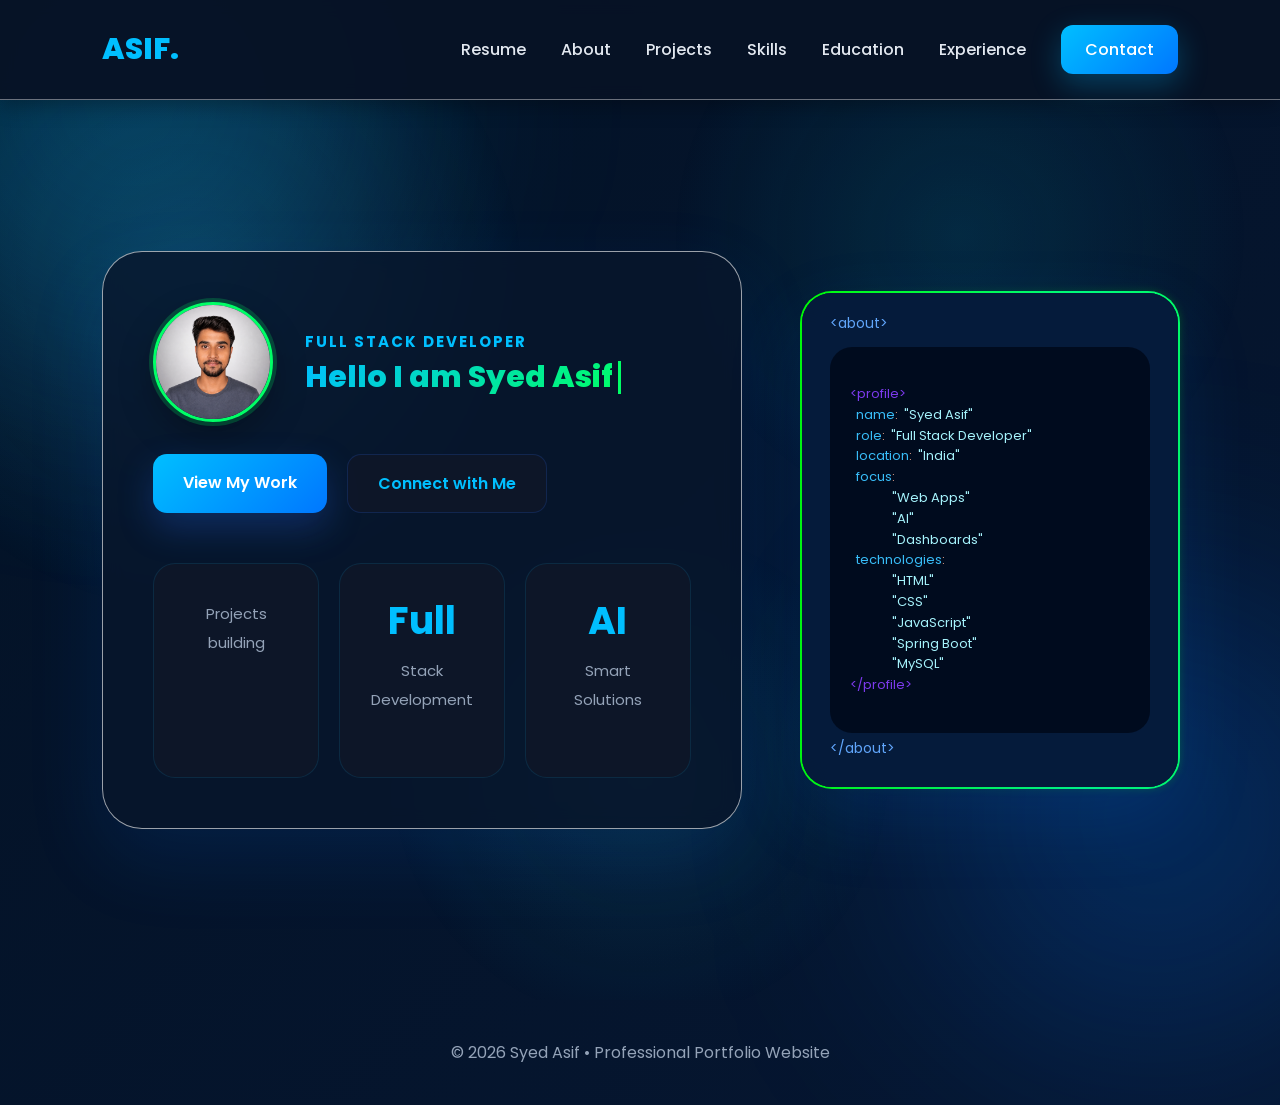
==== commit 368a51b6: "updated" ====
--- a/index.html
+++ b/index.html
@@ -44,7 +44,7 @@
                 
                 <div class="hero-buttons">
                     <a href="projects.html" class="btn primary-btn">View My Work</a>
-                    <a href="contact.html" class="btn secondary-btn">Hire Me</a>
+                    <a href="contact.html" class="btn secondary-btn">Connect with  Me</a>
                 </div>
         
                 <div class="stats">
--- a/portfolio.css
+++ b/portfolio.css
@@ -71,7 +71,7 @@
 body {
     background: linear-gradient(135deg, #031225 0%, #071836 33%, #0b2a62 66%, #071225 100%);
     background-size: 400% 400%;
-    animation: pageFlow 24s ease-in-out infinite;
+    animation:none;
     color: #111827;
     padding-top: 100px;
     position: relative;
@@ -127,7 +127,7 @@
     justify-content: space-between;
     align-items: center;
     z-index: 999999;
-    backdrop-filter: blur(18px);
+    backdrop-filter: blur(8px);
     background: rgba(7, 18, 37, 0.95);
     border-bottom: 1px solid rgba(255, 255, 255, 0.4);
     box-shadow: 0 5px 20px rgba(0, 0, 0, 0.3);
@@ -245,7 +245,7 @@
     background: rgba(8, 23, 45, 0.82);
     border: 1px solid rgba(255, 255, 255, 0.6);
     border-radius: 40px;
-    backdrop-filter: blur(25px);
+    backdrop-filter: blur(10px);
     padding: 50px;
     box-shadow: 0 30px 80px rgba(0, 119, 255, 0.12);
     transition: transform 0.4s ease, box-shadow 0.4s ease;
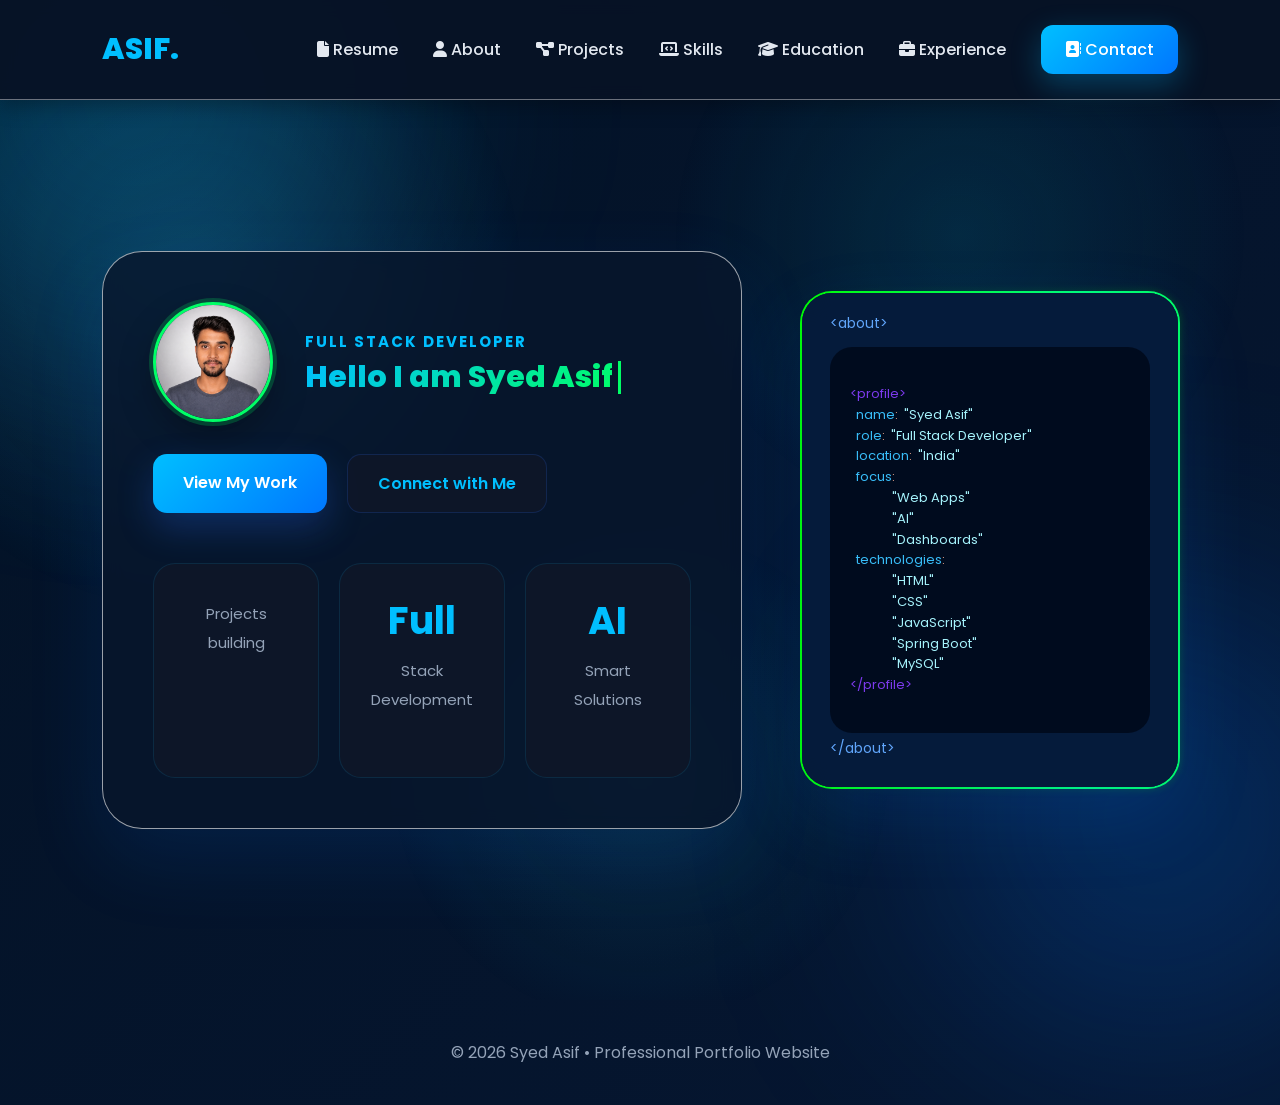
==== commit fd96db5b: "updated projects and icons" ====
--- a/index.html
+++ b/index.html
@@ -6,19 +6,21 @@
 <title>Syed Asif // Portfolio</title>
 <link href="https://fonts.googleapis.com/css2?family=Poppins:wght@300;400;500;600;700;800&display=swap" rel="stylesheet">
 <link rel="stylesheet" href="portfolio.css">
+<link rel="stylesheet"
+href="https://cdnjs.cloudflare.com/ajax/libs/font-awesome/6.5.2/css/all.min.css">
 </head>
 <body>
 
 <nav>
     <div class="logo"> ASIF.</div>
     <div class="nav-links">
-        <a href="resume.html">Resume</a>
-        <a href="about.html">About</a>
-        <a href="projects.html">Projects</a>
-        <a href="skills.html">Skills</a>
-        <a href="education.html">Education</a>
-        <a href="experience.html">Experience</a>
-        <a href="contact.html" class="contact-btn">Contact</a>
+        <a href="resume.html"><i class="fa-solid fa-file"></i> Resume</a>
+        <a href="about.html"><i class="fa-solid fa-user"></i> About</a>
+        <a href="projects/projects.html"><i class="fa-solid fa-diagram-project"></i> Projects</a>
+        <a href="skills.html"><i class="fa-solid fa-laptop-code"></i> Skills</a>
+        <a href="education.html"><i class="fa-solid fa-graduation-cap"></i> Education</a>
+        <a href="experience.html"><i class="fa-solid fa-briefcase"> </i> Experience</a>
+        <a href="contact.html" class="contact-btn"><i class="fa-solid fa-address-book"></i> Contact</a>
     </div>
 </nav>
 
--- a/portfolio.css
+++ b/portfolio.css
@@ -100,7 +100,9 @@
     z-index: -1;
     pointer-events: none;
 }
-
+.project-btn i{
+    margin-right:8px;
+}
 body::after {
     content: '';
     position: fixed;
@@ -506,7 +508,7 @@
     background-size: 300% 100%;
     border-radius: 32px;
     z-index: -2;
-    animation: borderTravel 4s linear infinite;
+    animation:none;
     filter: blur(4px);
 }
 
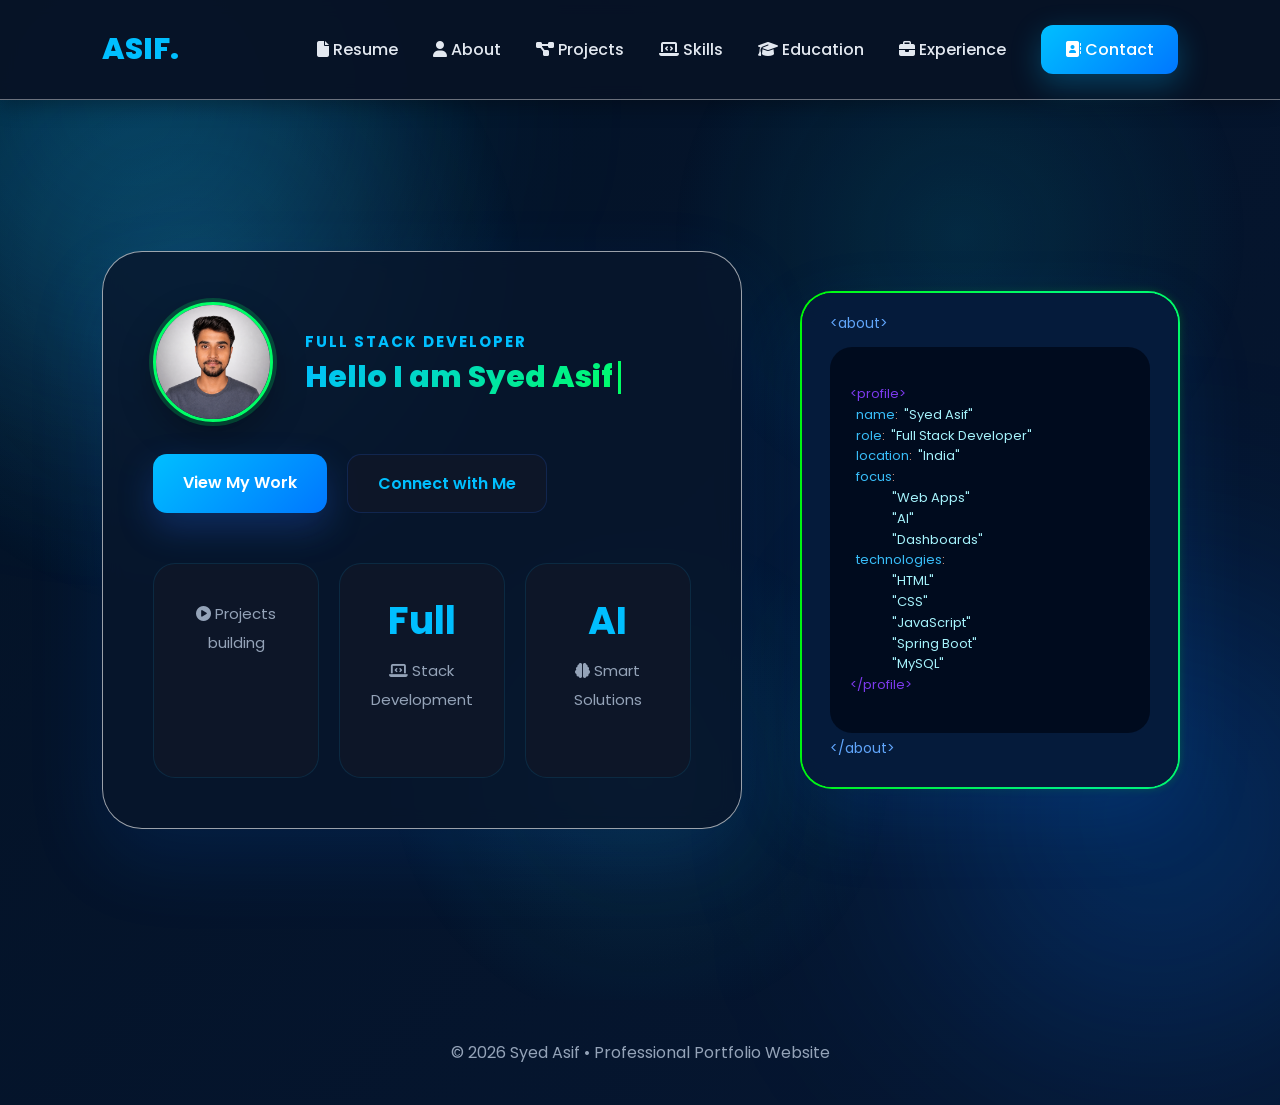
==== commit 6f595112: "Add Play+ project page and screenshots" ====
--- a/index.html
+++ b/index.html
@@ -52,15 +52,15 @@
                 <div class="stats">
                     <div class="stat-box">
                         <h2></h2>
-                        <p>Projects building</p>
+                        <p><i class="fa-solid fa-circle-play"></i> Projects building</p>
                     </div>
                     <div class="stat-box">
                         <h2>Full</h2>
-                        <p>Stack Development</p>
+                        <p> <i class="fa-solid fa-laptop-code"></i> Stack Development</p>
                     </div>
                     <div class="stat-box">
                         <h2>AI</h2>
-                        <p>Smart Solutions</p>
+                        <p><i class="fa-solid fa-brain"></i> Smart Solutions</p>
                     </div>
                 </div>
             </div>
--- a/portfolio.css
+++ b/portfolio.css
@@ -753,6 +753,9 @@
 .project-card-dashboard {
     --project-image: url('assets/dashboard.jpg');
 }
+.project-card-playplus {
+    --project-image: url('assets/playplus.png');
+}
 
 .project-card:hover::before {
     opacity: 0.78;
